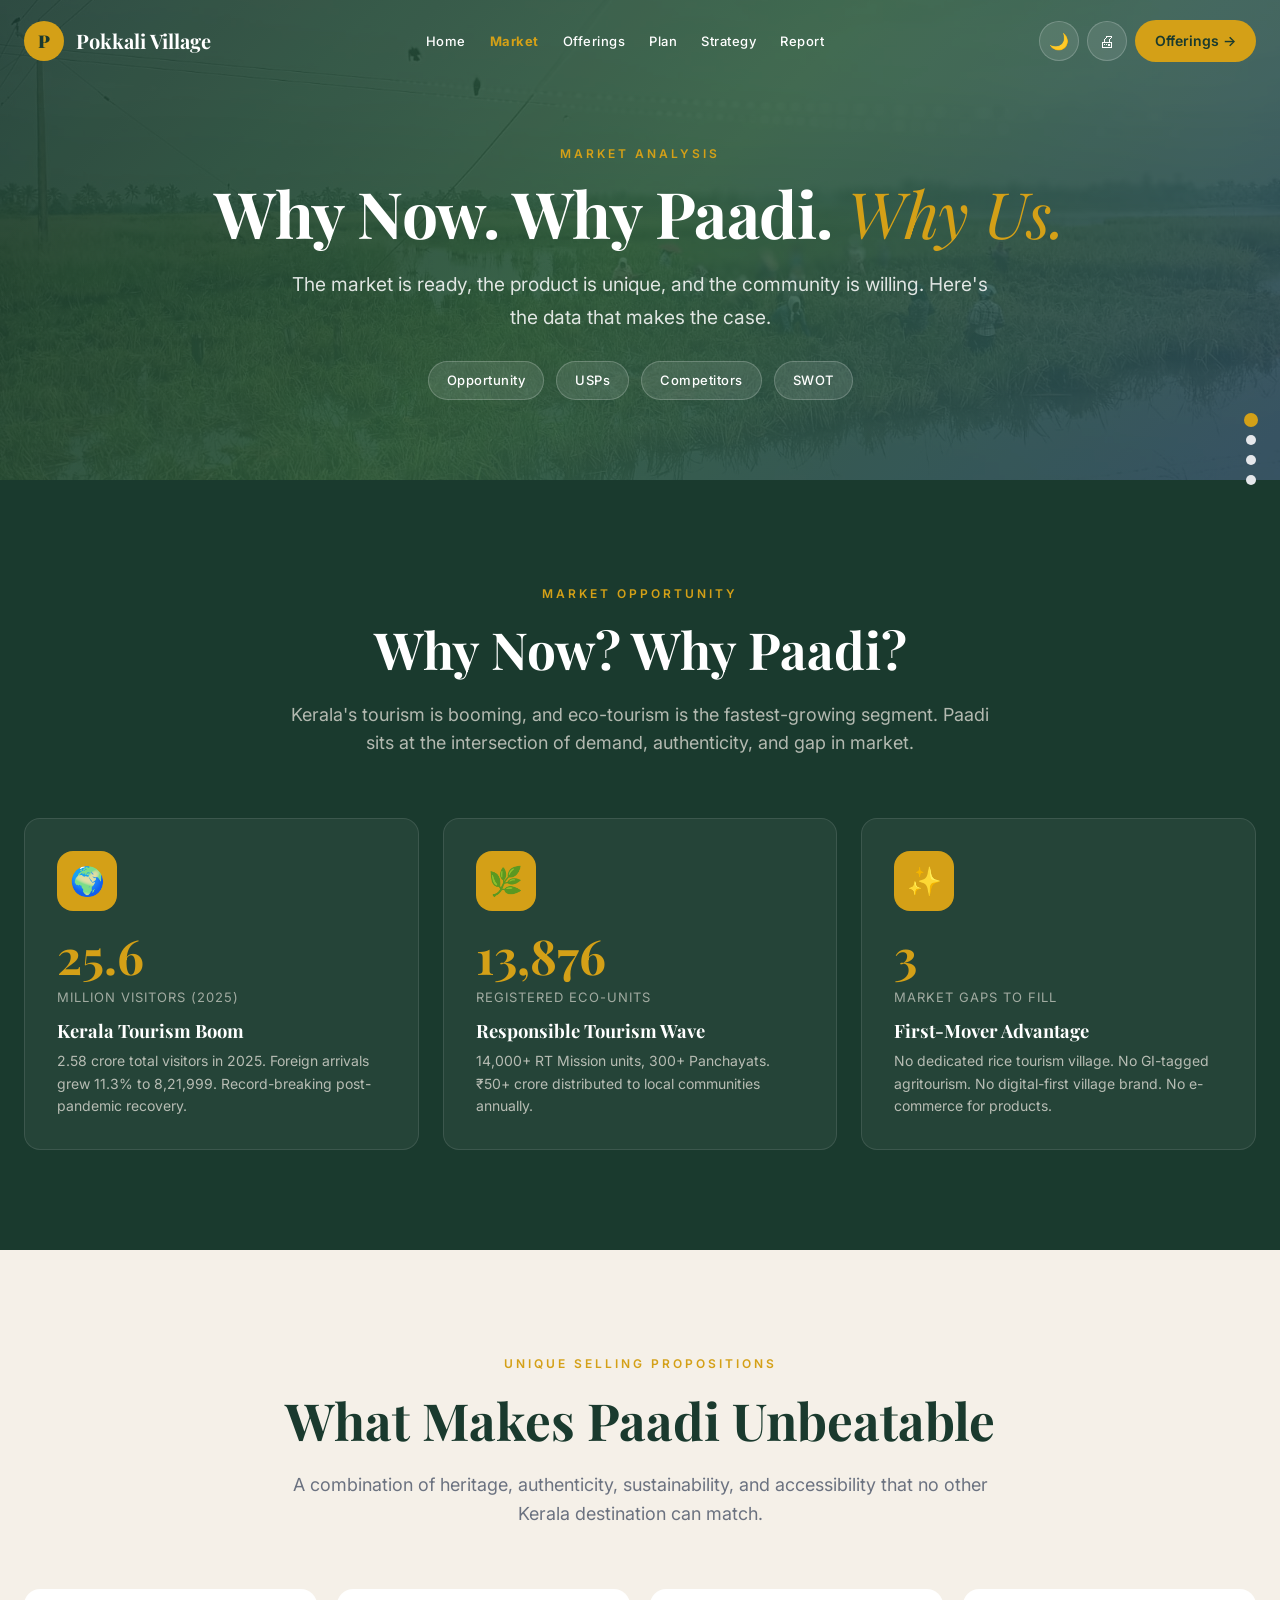
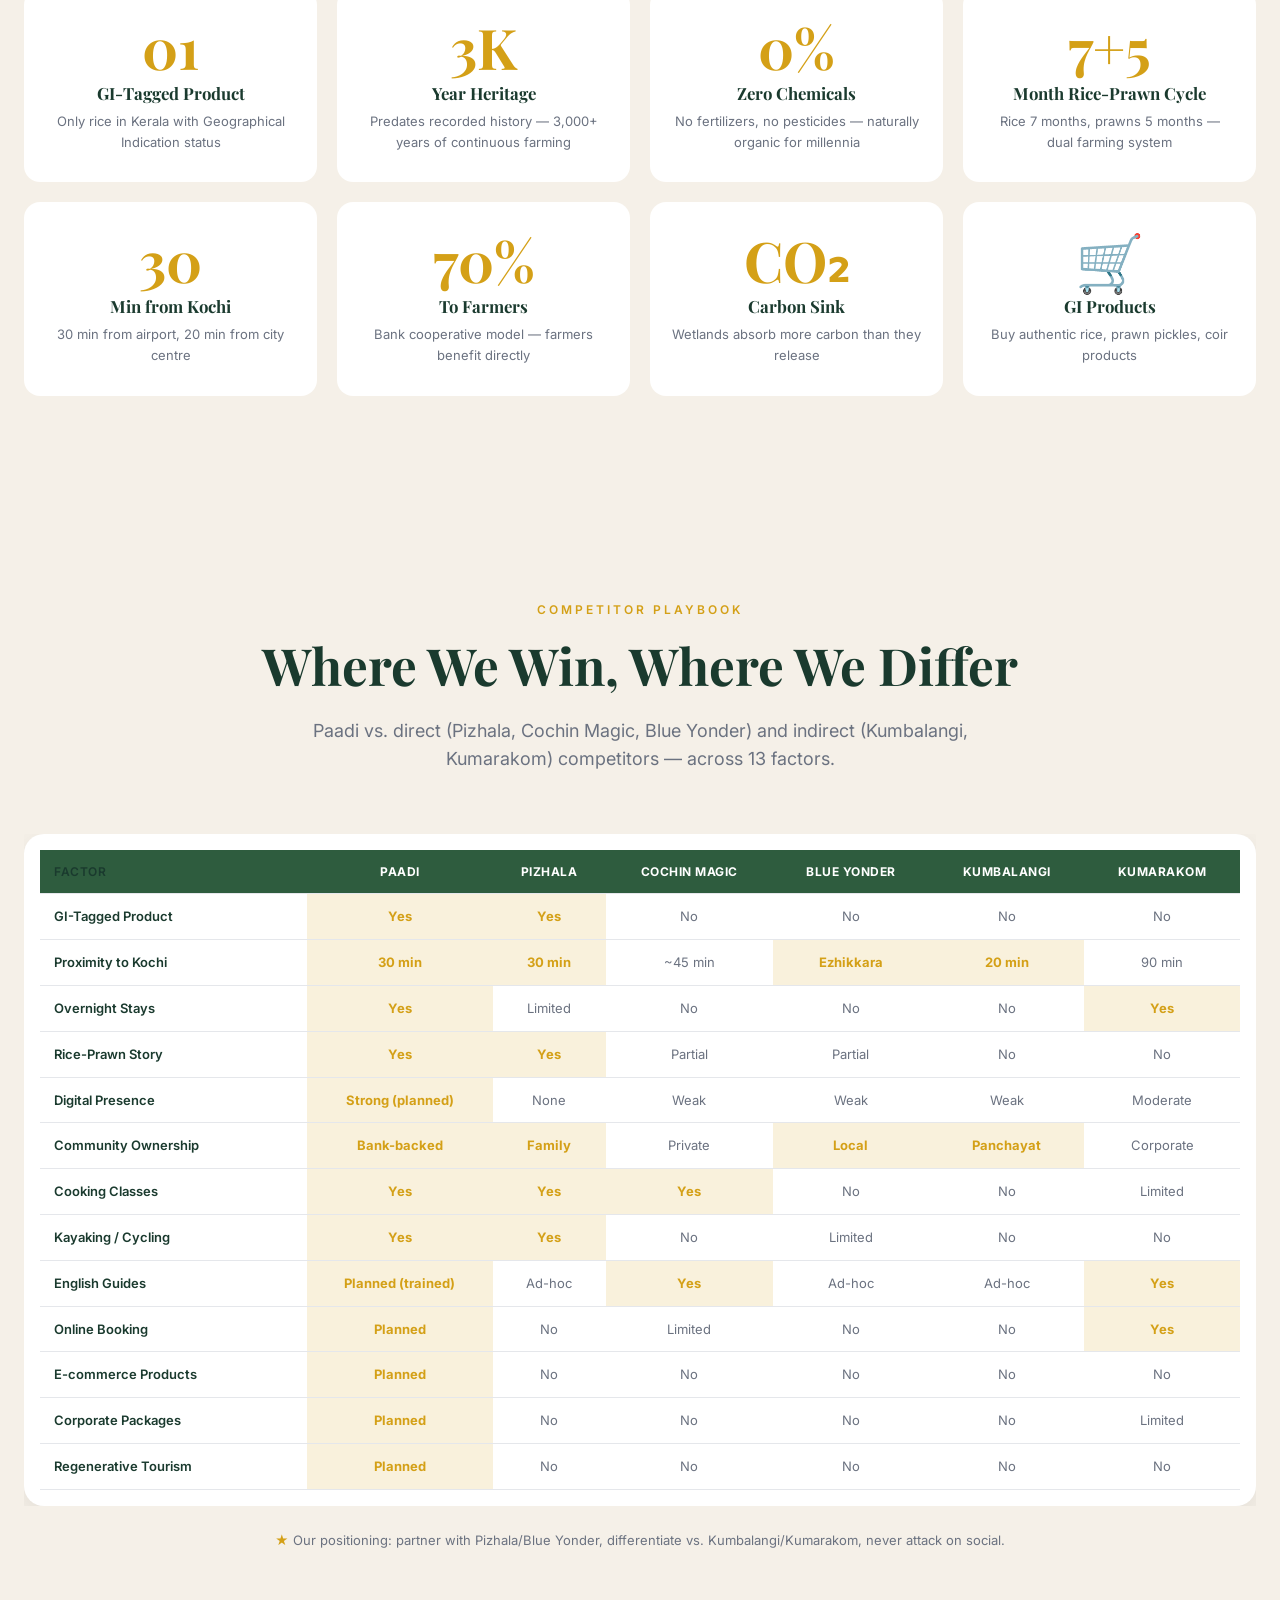
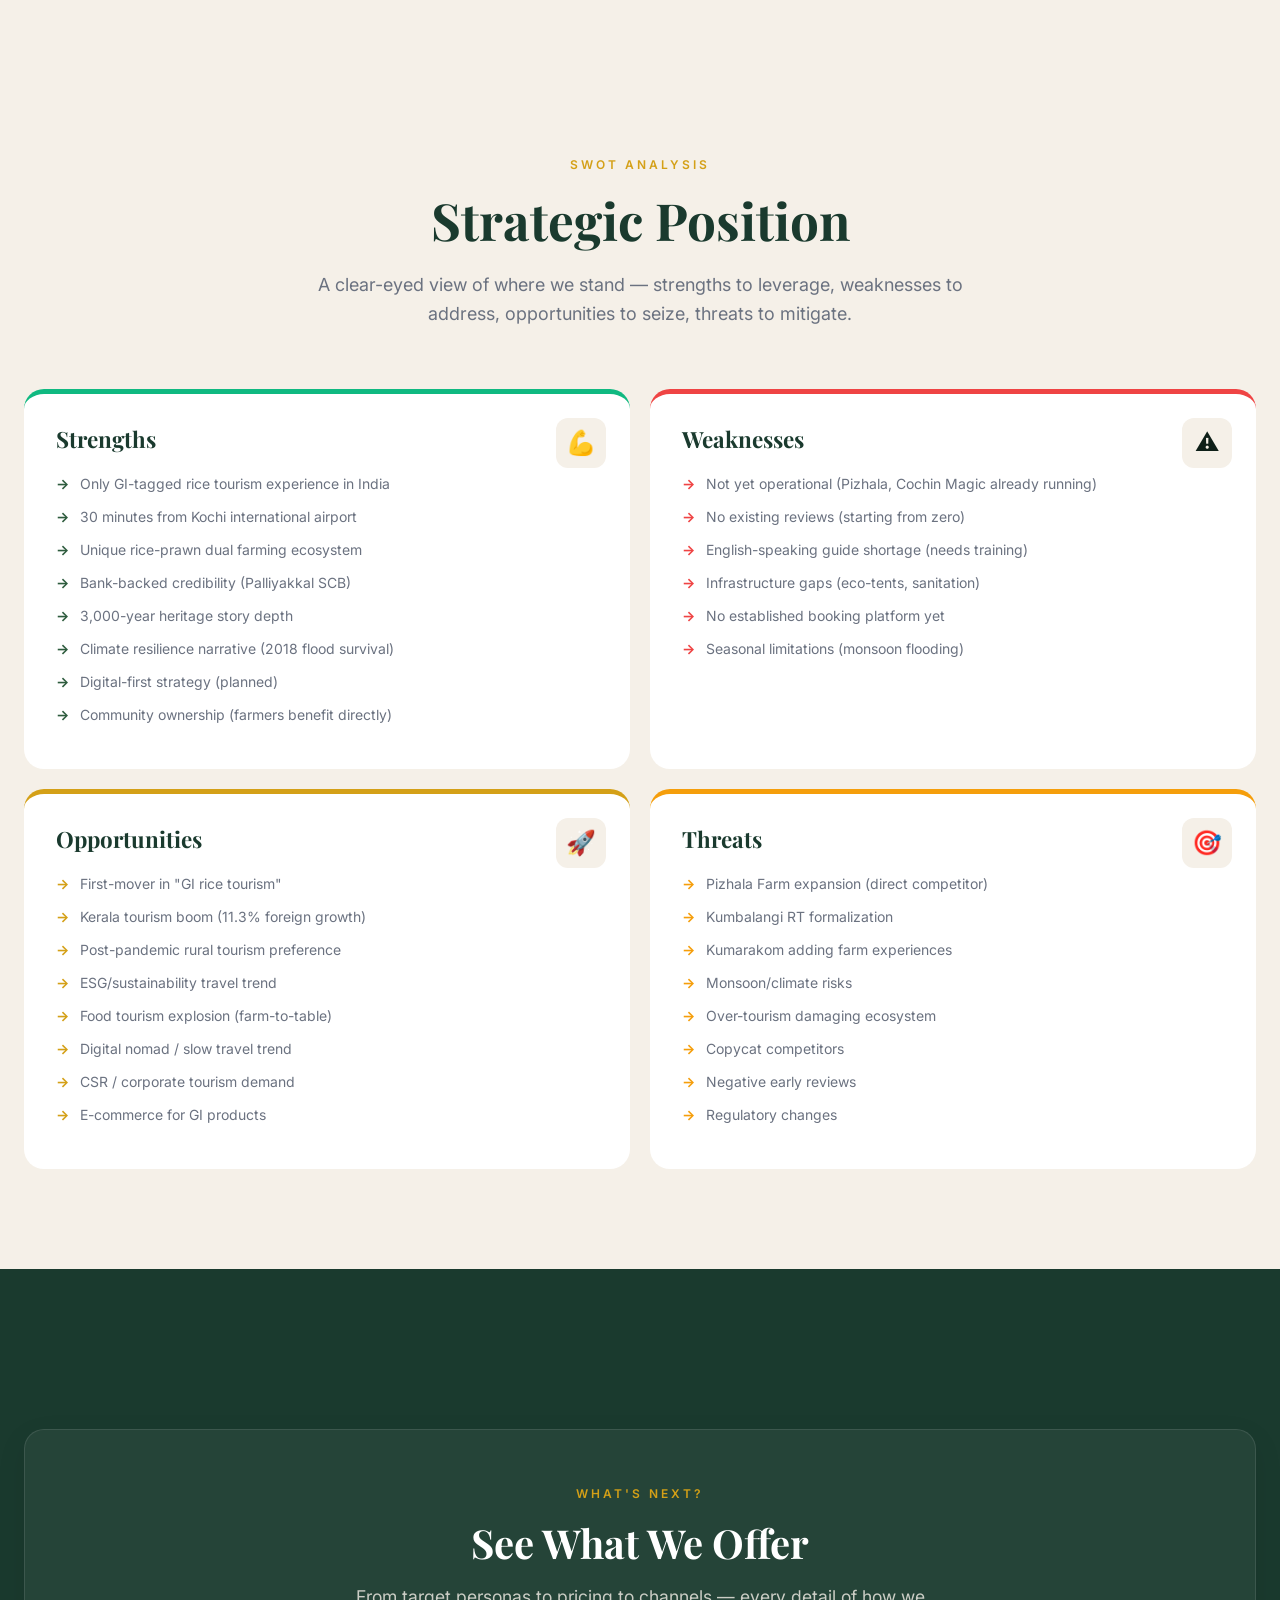
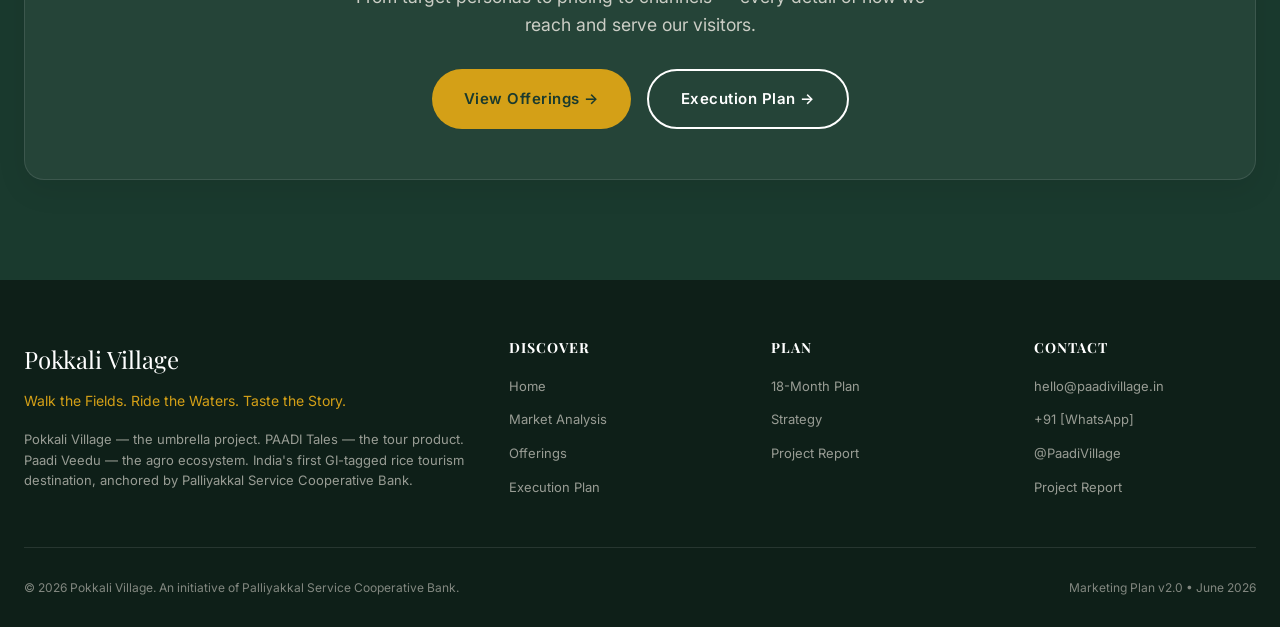
==== market.html @ 93b73f81 "Refactor: multipage site structure with 5 pages + report - index.html: Landing page (Hero + Summary " ====
<!DOCTYPE html>
<html lang="en">
<head>
<meta charset="UTF-8" />
<meta name="viewport" content="width=device-width, initial-scale=1.0" />
<title>Market Analysis — Pokkali Village</title>
<meta name="description" content="Market opportunity, USPs, competitor analysis, and SWOT for Pokkali Village — Kerala's first GI-tagged rice tourism destination." />
<link rel="preconnect" href="https://fonts.googleapis.com" />
<link rel="preconnect" href="https://fonts.gstatic.com" crossorigin />
<link href="https://fonts.googleapis.com/css2?family=Playfair+Display:wght@400;600;700;900&family=Inter:wght@300;400;500;600;700&display=swap" rel="stylesheet" />
<link rel="stylesheet" href="styles.css" />
</head>
<body>

<div class="progress-rail" id="progress-rail"></div>

<nav class="nav scrolled" id="nav">
  <div class="container nav-inner">
    <a href="index.html" class="nav-logo">
      <div class="nav-logo-mark">P</div>
      <span>Pokkali Village</span>
    </a>
    <ul class="nav-links">
      <li><a href="index.html">Home</a></li>
      <li><a href="market.html" class="nav-active">Market</a></li>
      <li><a href="offerings.html">Offerings</a></li>
      <li><a href="plan.html">Plan</a></li>
      <li><a href="strategy.html">Strategy</a></li>
      <li><a href="report.html">Report</a></li>
    </ul>
    <div class="nav-tools">
      <button class="icon-btn" id="theme-toggle" title="Toggle theme">🌙</button>
      <button class="icon-btn no-print" id="print-btn" title="Print / Save as PDF">🖨</button>
      <a href="offerings.html" class="nav-cta">Offerings →</a>
      <button class="mobile-toggle">☰</button>
    </div>
  </div>
</nav>

<!-- PAGE HERO -->
<section class="page-hero" data-section-label="Top">
  <div class="container">
    <span class="eyebrow" style="color: var(--gold);">Market Analysis</span>
    <h1>Why Now. Why Paadi. <em>Why Us.</em></h1>
    <p>The market is ready, the product is unique, and the community is willing. Here's the data that makes the case.</p>
    <div class="page-nav">
      <a href="#opportunity">Opportunity</a>
      <a href="#usps">USPs</a>
      <a href="#competitors">Competitors</a>
      <a href="#swot">SWOT</a>
    </div>
  </div>
</section>

<!-- MARKET OPPORTUNITY -->
<section class="section bg-dark" id="opportunity" data-section-label="Opportunity">
  <div class="container">
    <div class="text-center">
      <span class="eyebrow">Market Opportunity</span>
      <h2 class="section-title">Why Now? Why Paadi?</h2>
      <p class="section-subtitle">Kerala's tourism is booming, and eco-tourism is the fastest-growing segment. Paadi sits at the intersection of demand, authenticity, and gap in market.</p>
    </div>
    <div class="opp-grid">
      <div class="opp-card fade-in">
        <div class="opp-icon">🌍</div>
        <div class="opp-num" data-count="25.8">0</div>
        <div class="opp-label">Million Visitors (2025)</div>
        <h3>Kerala Tourism Boom</h3>
        <p>2.58 crore total visitors in 2025. Foreign arrivals grew 11.3% to 8,21,999. Record-breaking post-pandemic recovery.</p>
      </div>
      <div class="opp-card fade-in">
        <div class="opp-icon">🌿</div>
        <div class="opp-num" data-count="14000">0</div>
        <div class="opp-label">Registered Eco-Units</div>
        <h3>Responsible Tourism Wave</h3>
        <p>14,000+ RT Mission units, 300+ Panchayats. ₹50+ crore distributed to local communities annually.</p>
      </div>
      <div class="opp-card fade-in">
        <div class="opp-icon">✨</div>
        <div class="opp-num" data-count="4">0</div>
        <div class="opp-label">Market Gaps to Fill</div>
        <h3>First-Mover Advantage</h3>
        <p>No dedicated rice tourism village. No GI-tagged agritourism. No digital-first village brand. No e-commerce for products.</p>
      </div>
    </div>
  </div>
</section>

<!-- USPs -->
<section class="section" id="usps" data-section-label="USPs">
  <div class="container">
    <div class="text-center">
      <span class="eyebrow">Unique Selling Propositions</span>
      <h2 class="section-title">What Makes Paadi Unbeatable</h2>
      <p class="section-subtitle">A combination of heritage, authenticity, sustainability, and accessibility that no other Kerala destination can match.</p>
    </div>
    <div class="usp-grid">
      <div class="usp-card fade-in"><div class="usp-num">01</div><h4>GI-Tagged Product</h4><p>Only rice in Kerala with Geographical Indication status</p></div>
      <div class="usp-card fade-in"><div class="usp-num">3K</div><h4>Year Heritage</h4><p>Predates recorded history — 3,000+ years of continuous farming</p></div>
      <div class="usp-card fade-in"><div class="usp-num">0%</div><h4>Zero Chemicals</h4><p>No fertilizers, no pesticides — naturally organic for millennia</p></div>
      <div class="usp-card fade-in"><div class="usp-num">7+5</div><h4>Month Rice-Prawn Cycle</h4><p>Rice 7 months, prawns 5 months — dual farming system</p></div>
      <div class="usp-card fade-in"><div class="usp-num">30</div><h4>Min from Kochi</h4><p>30 min from airport, 20 min from city centre</p></div>
      <div class="usp-card fade-in"><div class="usp-num">70%</div><h4>To Farmers</h4><p>Bank cooperative model — farmers benefit directly</p></div>
      <div class="usp-card fade-in"><div class="usp-num">CO₂</div><h4>Carbon Sink</h4><p>Wetlands absorb more carbon than they release</p></div>
      <div class="usp-card fade-in"><div class="usp-num">🛒</div><h4>GI Products</h4><p>Buy authentic rice, prawn pickles, coir products</p></div>
    </div>
  </div>
</section>

<!-- COMPETITOR MATRIX -->
<section class="section bg-cream" id="competitors" data-section-label="Competitors">
  <div class="container">
    <div class="text-center">
      <span class="eyebrow">Competitor Playbook</span>
      <h2 class="section-title">Where We Win, Where We Differ</h2>
      <p class="section-subtitle">Paadi vs. direct (Pizhala, Cochin Magic, Blue Yonder) and indirect (Kumbalangi, Kumarakom) competitors — across 13 factors.</p>
    </div>
    <div class="matrix-wrap">
      <div class="matrix-table fade-in">
        <table>
          <thead>
            <tr>
              <th>Factor</th>
              <th>Paadi</th>
              <th>Pizhala</th>
              <th>Cochin Magic</th>
              <th>Blue Yonder</th>
              <th>Kumbalangi</th>
              <th>Kumarakom</th>
            </tr>
          </thead>
          <tbody>
            <tr><td>GI-Tagged Product</td><td class="matrix-cell us">Yes</td><td class="matrix-cell us">Yes</td><td class="matrix-cell them">No</td><td class="matrix-cell them">No</td><td class="matrix-cell them">No</td><td class="matrix-cell them">No</td></tr>
            <tr><td>Proximity to Kochi</td><td class="matrix-cell us">30 min</td><td class="matrix-cell us">30 min</td><td class="matrix-cell them">~45 min</td><td class="matrix-cell us">Ezhikkara</td><td class="matrix-cell us">20 min</td><td class="matrix-cell them">90 min</td></tr>
            <tr><td>Overnight Stays</td><td class="matrix-cell us">Yes</td><td class="matrix-cell them">Limited</td><td class="matrix-cell them">No</td><td class="matrix-cell them">No</td><td class="matrix-cell them">No</td><td class="matrix-cell us">Yes</td></tr>
            <tr><td>Rice-Prawn Story</td><td class="matrix-cell us">Yes</td><td class="matrix-cell us">Yes</td><td class="matrix-cell them">Partial</td><td class="matrix-cell them">Partial</td><td class="matrix-cell them">No</td><td class="matrix-cell them">No</td></tr>
            <tr><td>Digital Presence</td><td class="matrix-cell us">Strong (planned)</td><td class="matrix-cell them">None</td><td class="matrix-cell them">Weak</td><td class="matrix-cell them">Weak</td><td class="matrix-cell them">Weak</td><td class="matrix-cell them">Moderate</td></tr>
            <tr><td>Community Ownership</td><td class="matrix-cell us">Bank-backed</td><td class="matrix-cell us">Family</td><td class="matrix-cell them">Private</td><td class="matrix-cell us">Local</td><td class="matrix-cell us">Panchayat</td><td class="matrix-cell them">Corporate</td></tr>
            <tr><td>Cooking Classes</td><td class="matrix-cell us">Yes</td><td class="matrix-cell us">Yes</td><td class="matrix-cell us">Yes</td><td class="matrix-cell them">No</td><td class="matrix-cell them">No</td><td class="matrix-cell them">Limited</td></tr>
            <tr><td>Kayaking / Cycling</td><td class="matrix-cell us">Yes</td><td class="matrix-cell us">Yes</td><td class="matrix-cell them">No</td><td class="matrix-cell them">Limited</td><td class="matrix-cell them">No</td><td class="matrix-cell them">No</td></tr>
            <tr><td>English Guides</td><td class="matrix-cell us">Planned (trained)</td><td class="matrix-cell them">Ad-hoc</td><td class="matrix-cell us">Yes</td><td class="matrix-cell them">Ad-hoc</td><td class="matrix-cell them">Ad-hoc</td><td class="matrix-cell us">Yes</td></tr>
            <tr><td>Online Booking</td><td class="matrix-cell us">Planned</td><td class="matrix-cell them">No</td><td class="matrix-cell them">Limited</td><td class="matrix-cell them">No</td><td class="matrix-cell them">No</td><td class="matrix-cell us">Yes</td></tr>
            <tr><td>E-commerce Products</td><td class="matrix-cell us">Planned</td><td class="matrix-cell them">No</td><td class="matrix-cell them">No</td><td class="matrix-cell them">No</td><td class="matrix-cell them">No</td><td class="matrix-cell them">No</td></tr>
            <tr><td>Corporate Packages</td><td class="matrix-cell us">Planned</td><td class="matrix-cell them">No</td><td class="matrix-cell them">No</td><td class="matrix-cell them">No</td><td class="matrix-cell them">No</td><td class="matrix-cell them">Limited</td></tr>
            <tr><td>Regenerative Tourism</td><td class="matrix-cell us">Planned</td><td class="matrix-cell them">No</td><td class="matrix-cell them">No</td><td class="matrix-cell them">No</td><td class="matrix-cell them">No</td><td class="matrix-cell them">No</td></tr>
          </tbody>
        </table>
      </div>
    </div>
    <p class="text-center" style="margin-top: 24px; color: var(--gray); font-size: 13px;">
      <span class="gold">★</span> Our positioning: partner with Pizhala/Blue Yonder, differentiate vs. Kumbalangi/Kumarakom, never attack on social.
    </p>
  </div>
</section>

<!-- SWOT -->
<section class="section" id="swot" data-section-label="SWOT">
  <div class="container">
    <div class="text-center">
      <span class="eyebrow">SWOT Analysis</span>
      <h2 class="section-title">Strategic Position</h2>
      <p class="section-subtitle">A clear-eyed view of where we stand — strengths to leverage, weaknesses to address, opportunities to seize, threats to mitigate.</p>
    </div>
    <div class="swot-grid">
      <div class="swot-card strengths scale-in">
        <div class="swot-icon">💪</div>
        <h3>Strengths</h3>
        <ul class="swot-list strengths">
          <li>Only GI-tagged rice tourism experience in India</li>
          <li>30 minutes from Kochi international airport</li>
          <li>Unique rice-prawn dual farming ecosystem</li>
          <li>Bank-backed credibility (Palliyakkal SCB)</li>
          <li>3,000-year heritage story depth</li>
          <li>Climate resilience narrative (2018 flood survival)</li>
          <li>Digital-first strategy (planned)</li>
          <li>Community ownership (farmers benefit directly)</li>
        </ul>
      </div>
      <div class="swot-card weaknesses scale-in">
        <div class="swot-icon">⚠️</div>
        <h3>Weaknesses</h3>
        <ul class="swot-list weaknesses">
          <li>Not yet operational (Pizhala, Cochin Magic already running)</li>
          <li>No existing reviews (starting from zero)</li>
          <li>English-speaking guide shortage (needs training)</li>
          <li>Infrastructure gaps (eco-tents, sanitation)</li>
          <li>No established booking platform yet</li>
          <li>Seasonal limitations (monsoon flooding)</li>
        </ul>
      </div>
      <div class="swot-card opportunities scale-in">
        <div class="swot-icon">🚀</div>
        <h3>Opportunities</h3>
        <ul class="swot-list opportunities">
          <li>First-mover in "GI rice tourism"</li>
          <li>Kerala tourism boom (11.3% foreign growth)</li>
          <li>Post-pandemic rural tourism preference</li>
          <li>ESG/sustainability travel trend</li>
          <li>Food tourism explosion (farm-to-table)</li>
          <li>Digital nomad / slow travel trend</li>
          <li>CSR / corporate tourism demand</li>
          <li>E-commerce for GI products</li>
        </ul>
      </div>
      <div class="swot-card threats scale-in">
        <div class="swot-icon">🎯</div>
        <h3>Threats</h3>
        <ul class="swot-list threats">
          <li>Pizhala Farm expansion (direct competitor)</li>
          <li>Kumbalangi RT formalization</li>
          <li>Kumarakom adding farm experiences</li>
          <li>Monsoon/climate risks</li>
          <li>Over-tourism damaging ecosystem</li>
          <li>Copycat competitors</li>
          <li>Negative early reviews</li>
          <li>Regulatory changes</li>
        </ul>
      </div>
    </div>
  </div>
</section>

<!-- CTA -->
<section class="section bg-dark" data-section-label="Next">
  <div class="container">
    <div class="next-steps" style="background: rgba(255,255,255,0.05); border: 1px solid rgba(255,255,255,0.1);">
      <span class="eyebrow" style="color: var(--gold);">What's Next?</span>
      <h2 style="color: var(--white);">See What We Offer</h2>
      <p style="color: rgba(245,240,232,0.8);">From target personas to pricing to channels — every detail of how we reach and serve our visitors.</p>
      <div class="hero-cta-group">
        <a href="offerings.html" class="btn btn-primary">View Offerings →</a>
        <a href="plan.html" class="btn btn-outline">Execution Plan →</a>
      </div>
    </div>
  </div>
</section>

<!-- FOOTER -->
<footer class="footer">
  <div class="container">
    <div class="footer-grid">
      <div>
        <div class="footer-brand">Pokkali Village</div>
        <div class="footer-tag">Walk the Fields. Ride the Waters. Taste the Story.</div>
        <p class="footer-desc">Pokkali Village — the umbrella project. PAADI Tales — the tour product. Paadi Veedu — the agro ecosystem. India's first GI-tagged rice tourism destination, anchored by Palliyakkal Service Cooperative Bank.</p>
      </div>
      <div class="footer-col">
        <h4>Discover</h4>
        <ul>
          <li><a href="index.html">Home</a></li>
          <li><a href="market.html">Market Analysis</a></li>
          <li><a href="offerings.html">Offerings</a></li>
          <li><a href="plan.html">Execution Plan</a></li>
        </ul>
      </div>
      <div class="footer-col">
        <h4>Plan</h4>
        <ul>
          <li><a href="plan.html">18-Month Plan</a></li>
          <li><a href="strategy.html">Strategy</a></li>
          <li><a href="report.html">Project Report</a></li>
        </ul>
      </div>
      <div class="footer-col">
        <h4>Contact</h4>
        <ul>
          <li><a href="#">hello@paadivillage.in</a></li>
          <li><a href="#">+91 [WhatsApp]</a></li>
          <li><a href="#">@PaadiVillage</a></li>
          <li><a href="report.html">Project Report</a></li>
        </ul>
      </div>
    </div>
    <div class="footer-bottom">
      <div>© 2026 Pokkali Village. An initiative of Palliyakkal Service Cooperative Bank.</div>
      <div>Marketing Plan v2.0 • June 2026</div>
    </div>
  </div>
</footer>

<script src="app.js"></script>
</body>
</html>
---- styles.css ----
/* ============================================
   PAADI VILLAGE — INTERACTIVE MARKETING PLAN
   v2.0 — June 2026
   Brand: Paadi Green #2E5C3E, Prawn Gold #D4A017
   ============================================ */

:root {
  --green: #2E5C3E;
  --green-dark: #1A3A2E;
  --green-light: #4A7C5A;
  --green-pale: #E8F0EA;
  --gold: #D4A017;
  --gold-light: #E8B939;
  --gold-pale: #FBF1D6;
  --cream: #F5F0E8;
  --earth: #8B5E3C;
  --earth-light: #C49A6C;
  --brackish: #2B4A5C;
  --dark: #0E1F18;
  --white: #FFFFFF;
  --gray: #6B7280;
  --gray-light: #E5E7EB;
  --gray-lighter: #F3F4F6;
  --red: #EF4444;
  --orange: #F59E0B;
  --shadow: 0 20px 60px rgba(0, 0, 0, 0.15);
  --shadow-soft: 0 10px 30px rgba(0, 0, 0, 0.08);
  --shadow-hover: 0 25px 70px rgba(0, 0, 0, 0.2);
  --radius: 16px;
  --radius-lg: 24px;
  --transition: all 0.4s cubic-bezier(0.4, 0, 0.2, 1);
}

/* Dark theme overrides */
[data-theme="dark"] {
  --cream: #0E1F18;
  --white: #1A2E26;
  --gray-lighter: #1F3530;
  --gray-light: #2A453D;
  --gray: #A0A8A4;
  --dark: #F5F0E8;
  --green-pale: #1F3530;
  --gold-pale: #3A2E14;
  --shadow: 0 20px 60px rgba(0, 0, 0, 0.5);
  --shadow-soft: 0 10px 30px rgba(0, 0, 0, 0.3);
}

* { margin: 0; padding: 0; box-sizing: border-box; }

html { scroll-behavior: smooth; scroll-padding-top: 80px; }

body {
  font-family: 'Inter', -apple-system, BlinkMacSystemFont, sans-serif;
  color: var(--dark);
  line-height: 1.6;
  background: var(--cream);
  overflow-x: hidden;
  transition: background 0.3s ease, color 0.3s ease;
}

h1, h2, h3, h4, h5 { font-family: 'Playfair Display', Georgia, serif; font-weight: 700; line-height: 1.2; }
img { max-width: 100%; display: block; }
a { color: inherit; text-decoration: none; }
button { font-family: inherit; cursor: pointer; }
ul { list-style: none; }

.container { max-width: 1280px; margin: 0 auto; padding: 0 24px; }
.section { padding: 100px 0; position: relative; }
.section-sm { padding: 60px 0; }
.text-center { text-align: center; }

.eyebrow {
  display: inline-block;
  font-family: 'Inter', sans-serif;
  font-size: 12px;
  font-weight: 600;
  letter-spacing: 3px;
  text-transform: uppercase;
  color: var(--gold);
  margin-bottom: 16px;
}

.section-title {
  font-size: clamp(2rem, 4vw, 3.5rem);
  margin-bottom: 20px;
  color: var(--green-dark);
}

[data-theme="dark"] .section-title { color: var(--white); }

.section-subtitle {
  font-size: 1.125rem;
  color: var(--gray);
  max-width: 700px;
  margin: 0 auto 60px;
  text-align: center;
}

.gold { color: var(--gold); }
.green { color: var(--green); }

/* ============================================
   NAVIGATION
   ============================================ */
.nav {
  position: fixed;
  top: 0; left: 0; right: 0;
  z-index: 1000;
  padding: 20px 0;
  transition: var(--transition);
  background: rgba(14, 31, 24, 0);
}
.nav.scrolled {
  background: rgba(14, 31, 24, 0.95);
  backdrop-filter: blur(20px);
  padding: 12px 0;
  box-shadow: 0 4px 30px rgba(0, 0, 0, 0.2);
}
.nav-inner {
  display: flex;
  justify-content: space-between;
  align-items: center;
  gap: 16px;
}
.nav-logo {
  display: flex;
  align-items: center;
  gap: 12px;
  color: var(--white);
  font-family: 'Playfair Display', serif;
  font-size: 1.25rem;
  font-weight: 700;
}
.nav-logo-mark {
  width: 40px; height: 40px;
  background: var(--gold);
  border-radius: 50%;
  display: flex;
  align-items: center;
  justify-content: center;
  color: var(--green-dark);
  font-weight: 900;
  font-size: 1.1rem;
}
.nav-links {
  display: flex;
  gap: 24px;
}
.nav-links a {
  color: var(--white);
  font-size: 13px;
  font-weight: 500;
  letter-spacing: 0.5px;
  transition: var(--transition);
  position: relative;
  white-space: nowrap;
}
.nav-links a::after {
  content: '';
  position: absolute;
  bottom: -4px; left: 0;
  width: 0; height: 2px;
  background: var(--gold);
  transition: var(--transition);
}
.nav-links a:hover::after { width: 100%; }
.nav-tools {
  display: flex;
  gap: 8px;
  align-items: center;
}
.nav-cta {
  background: var(--gold);
  color: var(--green-dark);
  padding: 10px 20px;
  border-radius: 30px;
  font-weight: 600;
  font-size: 14px;
  transition: var(--transition);
  white-space: nowrap;
}
.nav-cta:hover { background: var(--gold-light); transform: translateY(-2px); }
.icon-btn {
  background: rgba(255, 255, 255, 0.1);
  border: 1px solid rgba(255, 255, 255, 0.2);
  color: var(--white);
  width: 40px; height: 40px;
  border-radius: 50%;
  display: flex;
  align-items: center;
  justify-content: center;
  font-size: 16px;
  transition: var(--transition);
}
.icon-btn:hover { background: var(--gold); color: var(--green-dark); border-color: var(--gold); }
.mobile-toggle {
  display: none;
  background: rgba(255, 255, 255, 0.1);
  border: 1px solid rgba(255, 255, 255, 0.2);
  color: var(--white);
  width: 40px; height: 40px;
  border-radius: 8px;
  font-size: 20px;
}

/* ============================================
   HERO
   ============================================ */
.hero {
  position: relative;
  min-height: 100vh;
  display: flex;
  align-items: center;
  justify-content: center;
  overflow: hidden;
  color: var(--white);
  text-align: center;
}
.hero-bg {
  position: absolute;
  inset: 0;
  z-index: 0;
}
.hero-bg img {
  width: 100%; height: 100%;
  object-fit: cover;
  filter: brightness(0.55);
}
.hero-bg::after {
  content: '';
  position: absolute;
  inset: 0;
  background: linear-gradient(135deg, rgba(46, 92, 62, 0.6) 0%, rgba(14, 31, 24, 0.8) 100%);
}
.hero-content {
  position: relative;
  z-index: 2;
  max-width: 1000px;
  padding: 0 24px;
  animation: heroFade 1.5s ease-out;
}
@keyframes heroFade {
  from { opacity: 0; transform: translateY(30px); }
  to { opacity: 1; transform: translateY(0); }
}
.hero-eyebrow {
  display: inline-flex;
  align-items: center;
  gap: 10px;
  font-size: 13px;
  letter-spacing: 4px;
  text-transform: uppercase;
  color: var(--gold);
  margin-bottom: 24px;
  font-weight: 500;
}
.hero-eyebrow::before, .hero-eyebrow::after {
  content: '';
  width: 30px; height: 1px;
  background: var(--gold);
}
.hero h1 {
  font-size: clamp(2.5rem, 7vw, 5.5rem);
  margin-bottom: 24px;
  letter-spacing: -1px;
  text-shadow: 0 4px 20px rgba(0, 0, 0, 0.3);
}
.hero h1 em { font-style: italic; color: var(--gold); font-weight: 400; }
.hero-sub {
  font-size: clamp(1rem, 1.8vw, 1.25rem);
  margin-bottom: 40px;
  opacity: 0.9;
  font-weight: 300;
  max-width: 700px;
  margin-left: auto;
  margin-right: auto;
}
.hero-cta-group {
  display: flex;
  gap: 16px;
  justify-content: center;
  flex-wrap: wrap;
}
.btn {
  display: inline-flex;
  align-items: center;
  gap: 8px;
  padding: 16px 32px;
  border-radius: 50px;
  font-weight: 600;
  font-size: 15px;
  letter-spacing: 0.5px;
  transition: var(--transition);
  border: none;
  cursor: pointer;
  font-family: inherit;
}
.btn-primary { background: var(--gold); color: var(--green-dark); }
.btn-primary:hover { background: var(--white); transform: translateY(-3px); box-shadow: var(--shadow); }
.btn-outline { background: transparent; color: var(--white); border: 2px solid var(--white); }
.btn-outline:hover { background: var(--white); color: var(--green-dark); }
.btn-dark { background: var(--green-dark); color: var(--white); }
.btn-dark:hover { background: var(--green); transform: translateY(-2px); }

.hero-scroll {
  position: absolute;
  bottom: 120px;
  left: 50%;
  transform: translateX(-50%);
  color: var(--white);
  font-size: 12px;
  letter-spacing: 3px;
  text-transform: uppercase;
  z-index: 2;
  opacity: 0.7;
  animation: bounce 2s infinite;
}
@keyframes bounce {
  0%, 100% { transform: translateX(-50%) translateY(0); }
  50% { transform: translateX(-50%) translateY(10px); }
}
.hero-stats {
  position: absolute;
  bottom: 0; left: 0; right: 0;
  z-index: 3;
  background: linear-gradient(to top, rgba(14, 31, 24, 0.95), rgba(14, 31, 24, 0));
  padding: 80px 0 30px;
  display: grid;
  grid-template-columns: repeat(4, 1fr);
  gap: 20px;
}
.hero-stat { text-align: center; color: var(--white); }
.hero-stat-num {
  font-family: 'Playfair Display', serif;
  font-size: 2.5rem;
  font-weight: 700;
  color: var(--gold);
  line-height: 1;
}
.hero-stat-label {
  font-size: 11px;
  letter-spacing: 2px;
  text-transform: uppercase;
  opacity: 0.8;
  margin-top: 8px;
}

/* ============================================
   PROGRESS BAR (right side)
   ============================================ */
.progress-rail {
  position: fixed;
  right: 24px;
  top: 50%;
  transform: translateY(-50%);
  z-index: 999;
  display: flex;
  flex-direction: column;
  gap: 10px;
}
.progress-dot {
  width: 10px; height: 10px;
  border-radius: 50%;
  background: var(--gray-light);
  border: 2px solid transparent;
  transition: var(--transition);
  position: relative;
  cursor: pointer;
}
.progress-dot:hover { transform: scale(1.3); }
.progress-dot.active { background: var(--gold); border-color: var(--gold); transform: scale(1.4); }
.progress-dot::after {
  content: attr(data-label);
  position: absolute;
  right: 20px;
  top: 50%;
  transform: translateY(-50%);
  background: var(--green-dark);
  color: var(--white);
  padding: 4px 10px;
  border-radius: 6px;
  font-size: 11px;
  white-space: nowrap;
  opacity: 0;
  pointer-events: none;
  transition: opacity 0.2s;
}
.progress-dot:hover::after { opacity: 1; }

/* ============================================
   GENERIC
   ============================================ */
.bg-dark { background: var(--green-dark); color: var(--cream); }
.bg-dark .section-title { color: var(--white); }
.bg-dark .section-subtitle { color: rgba(245, 240, 232, 0.7); }
.bg-cream { background: var(--cream); }

/* ============================================
   EXECUTIVE SUMMARY
   ============================================ */
.exec-grid {
  display: grid;
  grid-template-columns: 1.2fr 1fr;
  gap: 60px;
  align-items: center;
}
.exec-text p {
  font-size: 1.05rem;
  color: var(--gray);
  margin-bottom: 20px;
}
.exec-text strong { color: var(--green); font-weight: 600; }
[data-theme="dark"] .exec-text strong { color: var(--gold); }
.exec-pillars {
  display: grid;
  grid-template-columns: 1fr 1fr;
  gap: 16px;
  margin-top: 30px;
}
.exec-pillar {
  background: var(--white);
  padding: 20px;
  border-radius: 12px;
  box-shadow: var(--shadow-soft);
  border-left: 4px solid var(--gold);
}
.exec-pillar-title { font-weight: 700; color: var(--green-dark); margin-bottom: 4px; font-size: 14px; }
.exec-pillar-desc { font-size: 12px; color: var(--gray); }
[data-theme="dark"] .exec-pillar-title { color: var(--white); }
.exec-image {
  position: relative;
  border-radius: 20px;
  overflow: hidden;
  box-shadow: var(--shadow);
  aspect-ratio: 4/5;
}
.exec-image img { width: 100%; height: 100%; object-fit: cover; }
.exec-image-badge {
  position: absolute;
  bottom: 24px; left: 24px;
  background: var(--gold);
  color: var(--green-dark);
  padding: 12px 20px;
  border-radius: 30px;
  font-weight: 700;
  font-size: 14px;
  box-shadow: var(--shadow);
}

/* ============================================
   THREE PILLARS
   ============================================ */
.pillars-grid {
  display: grid;
  grid-template-columns: repeat(3, 1fr);
  gap: 24px;
  max-width: 1100px;
  margin: 0 auto;
}
.pillar-card {
  background: var(--white);
  border-radius: 20px;
  padding: 40px 32px;
  text-align: center;
  box-shadow: var(--shadow-soft);
  transition: var(--transition);
  border-top: 6px solid transparent;
  position: relative;
}
.pillar-card:hover { transform: translateY(-6px); box-shadow: var(--shadow); }
.pillar-card.pillar-green { border-top-color: var(--green); }
.pillar-card.pillar-gold { border-top-color: var(--gold); }
.pillar-card.pillar-earth { border-top-color: var(--earth); }
.pillar-icon {
  width: 80px; height: 80px;
  border-radius: 50%;
  display: flex;
  align-items: center;
  justify-content: center;
  font-size: 36px;
  margin: 0 auto 20px;
  color: var(--white);
}
.pillar-card.pillar-green .pillar-icon { background: var(--green); }
.pillar-card.pillar-gold .pillar-icon { background: var(--gold); }
.pillar-card.pillar-earth .pillar-icon { background: var(--earth); }
.pillar-card h3 { font-size: 1.5rem; margin-bottom: 6px; color: var(--green-dark); }
[data-theme="dark"] .pillar-card h3 { color: var(--white); }
.pillar-role {
  display: inline-block;
  font-family: 'Inter', sans-serif;
  font-size: 11px;
  font-weight: 700;
  letter-spacing: 2px;
  text-transform: uppercase;
  color: var(--gold);
  margin-bottom: 16px;
}
.pillar-card p { font-size: 14px; color: var(--gray); line-height: 1.6; }

@media (max-width: 1024px) {
  .pillars-grid { grid-template-columns: 1fr; }
}

/* ============================================
   MARKET OPPORTUNITY
   ============================================ */
.opp-grid {
  display: grid;
  grid-template-columns: repeat(3, 1fr);
  gap: 24px;
}
.opp-card {
  background: rgba(255, 255, 255, 0.05);
  border: 1px solid rgba(255, 255, 255, 0.1);
  border-radius: 16px;
  padding: 32px;
  transition: var(--transition);
}
.opp-card:hover {
  background: rgba(255, 255, 255, 0.08);
  transform: translateY(-4px);
  border-color: var(--gold);
}
.opp-icon {
  width: 60px; height: 60px;
  background: var(--gold);
  border-radius: 16px;
  display: flex;
  align-items: center;
  justify-content: center;
  font-size: 28px;
  margin-bottom: 20px;
  color: var(--green-dark);
}
.opp-num {
  font-family: 'Playfair Display', serif;
  font-size: 3rem;
  font-weight: 700;
  color: var(--gold);
  line-height: 1;
  margin-bottom: 8px;
}
.opp-label {
  font-size: 13px;
  letter-spacing: 1px;
  text-transform: uppercase;
  color: rgba(245, 240, 232, 0.6);
  margin-bottom: 12px;
}
.opp-card h3 { font-size: 1.15rem; margin-bottom: 8px; color: var(--white); }
.opp-card p { font-size: 14px; color: rgba(245, 240, 232, 0.7); }

/* ============================================
   PERSONAS (with tabs)
   ============================================ */
.persona-tabs {
  display: flex;
  gap: 8px;
  justify-content: center;
  flex-wrap: wrap;
  margin-bottom: 40px;
}
.persona-tab {
  background: var(--white);
  color: var(--green-dark);
  border: 2px solid var(--gray-light);
  padding: 10px 20px;
  border-radius: 30px;
  font-weight: 600;
  font-size: 13px;
  transition: var(--transition);
}
.persona-tab:hover { border-color: var(--gold); }
.persona-tab.active { background: var(--gold); border-color: var(--gold); color: var(--green-dark); }
[data-theme="dark"] .persona-tab { background: var(--white); }

.persona-grid {
  display: grid;
  grid-template-columns: repeat(auto-fit, minmax(300px, 1fr));
  gap: 24px;
}
.persona {
  background: var(--white);
  border-radius: 20px;
  padding: 32px;
  box-shadow: var(--shadow-soft);
  transition: var(--transition);
  position: relative;
  overflow: hidden;
  border-top: 4px solid transparent;
}
.persona:hover { transform: translateY(-8px); box-shadow: var(--shadow); border-top-color: var(--gold); }
.persona-tag {
  display: inline-block;
  padding: 4px 12px;
  background: var(--cream);
  color: var(--green);
  border-radius: 20px;
  font-size: 11px;
  font-weight: 600;
  letter-spacing: 1px;
  text-transform: uppercase;
  margin-bottom: 16px;
}
.persona-avatar {
  width: 70px; height: 70px;
  border-radius: 50%;
  background: linear-gradient(135deg, var(--green) 0%, var(--green-light) 100%);
  display: flex;
  align-items: center;
  justify-content: center;
  font-size: 32px;
  color: var(--white);
  margin-bottom: 16px;
}
.persona h3 { font-size: 1.5rem; margin-bottom: 8px; color: var(--green-dark); }
[data-theme="dark"] .persona h3 { color: var(--white); }
.persona-meta {
  font-size: 13px;
  color: var(--gray);
  margin-bottom: 20px;
  padding-bottom: 20px;
  border-bottom: 1px solid var(--gray-light);
}
.persona-detail { margin-bottom: 14px; font-size: 14px; }
.persona-detail strong {
  color: var(--green-dark);
  display: block;
  font-size: 11px;
  letter-spacing: 1.5px;
  text-transform: uppercase;
  margin-bottom: 4px;
  font-weight: 600;
}
[data-theme="dark"] .persona-detail strong { color: var(--white); }
.persona-msg {
  margin-top: 20px;
  padding: 16px;
  background: var(--cream);
  border-radius: 12px;
  font-style: italic;
  font-size: 14px;
  color: var(--green-dark);
  position: relative;
}
[data-theme="dark"] .persona-msg { color: var(--white); background: var(--green-pale); }
.persona-msg::before {
  content: '"';
  font-size: 40px;
  position: absolute;
  top: -10px; left: 8px;
  color: var(--gold);
  font-family: serif;
  line-height: 1;
}

/* ============================================
   USP SECTION
   ============================================ */
.usp-grid {
  display: grid;
  grid-template-columns: repeat(4, 1fr);
  gap: 20px;
}
.usp-card {
  background: var(--white);
  border-radius: 16px;
  padding: 28px 20px;
  text-align: center;
  transition: var(--transition);
  border: 2px solid transparent;
}
.usp-card:hover { border-color: var(--gold); transform: translateY(-5px); box-shadow: var(--shadow-soft); }
.usp-num {
  font-family: 'Playfair Display', serif;
  font-size: 3.5rem;
  font-weight: 700;
  color: var(--gold);
  line-height: 1;
  margin-bottom: 8px;
}
.usp-card h4 { font-size: 1.05rem; color: var(--green-dark); margin-bottom: 8px; }
.usp-card p { font-size: 13px; color: var(--gray); }
[data-theme="dark"] .usp-card h4 { color: var(--white); }

/* ============================================
   SWOT
   ============================================ */
.swot-grid {
  display: grid;
  grid-template-columns: 1fr 1fr;
  gap: 20px;
}
.swot-card {
  background: var(--white);
  border-radius: 20px;
  padding: 32px;
  position: relative;
  overflow: hidden;
  transition: var(--transition);
}
.swot-card:hover { transform: translateY(-5px); box-shadow: var(--shadow-soft); }
.swot-card.strengths { border-top: 5px solid #10B981; }
.swot-card.weaknesses { border-top: 5px solid #EF4444; }
.swot-card.opportunities { border-top: 5px solid var(--gold); }
.swot-card.threats { border-top: 5px solid var(--orange); }
.swot-icon {
  position: absolute;
  top: 24px; right: 24px;
  width: 50px; height: 50px;
  background: var(--cream);
  border-radius: 12px;
  display: flex;
  align-items: center;
  justify-content: center;
  font-size: 24px;
}
.swot-card h3 {
  font-size: 1.4rem;
  margin-bottom: 20px;
  color: var(--green-dark);
  padding-right: 60px;
}
[data-theme="dark"] .swot-card h3 { color: var(--white); }
.swot-list li {
  position: relative;
  padding-left: 24px;
  margin-bottom: 12px;
  font-size: 14px;
  line-height: 1.5;
  color: var(--gray);
}
.swot-list li::before {
  content: '→';
  position: absolute;
  left: 0; top: 0;
  color: var(--green);
  font-weight: 700;
}
.swot-list.weaknesses li::before { color: var(--red); }
.swot-list.opportunities li::before { color: var(--gold); }
.swot-list.threats li::before { color: var(--orange); }

/* ============================================
   TIMELINE (with phase filter)
   ============================================ */
.phase-filter {
  display: flex;
  gap: 8px;
  justify-content: center;
  flex-wrap: wrap;
  margin-bottom: 50px;
}
.phase-btn {
  background: rgba(255, 255, 255, 0.08);
  color: var(--white);
  border: 2px solid rgba(255, 255, 255, 0.15);
  padding: 10px 18px;
  border-radius: 30px;
  font-weight: 600;
  font-size: 13px;
  transition: var(--transition);
}
.phase-btn:hover { background: rgba(255, 255, 255, 0.15); border-color: var(--gold); }
.phase-btn.active { background: var(--gold); color: var(--green-dark); border-color: var(--gold); }
.phase-btn[data-phase="all"] { background: var(--white); color: var(--green-dark); border-color: var(--white); }

.timeline { position: relative; max-width: 1100px; margin: 0 auto; }
.timeline::before {
  content: '';
  position: absolute;
  left: 50%;
  top: 0; bottom: 0;
  width: 3px;
  background: linear-gradient(to bottom, var(--green) 0%, var(--gold) 100%);
  transform: translateX(-50%);
  border-radius: 3px;
}
.timeline-item {
  display: grid;
  grid-template-columns: 1fr auto 1fr;
  gap: 30px;
  align-items: center;
  margin-bottom: 60px;
  position: relative;
}
.timeline-marker {
  width: 60px; height: 60px;
  background: var(--white);
  border: 4px solid var(--green);
  border-radius: 50%;
  display: flex;
  align-items: center;
  justify-content: center;
  font-family: 'Playfair Display', serif;
  font-weight: 700;
  font-size: 1.2rem;
  color: var(--green);
  z-index: 2;
  box-shadow: 0 0 0 8px var(--green-dark);
}
.timeline-card {
  background: var(--white);
  border-radius: 20px;
  padding: 28px;
  box-shadow: var(--shadow-soft);
  transition: var(--transition);
}
.timeline-card:hover { transform: translateY(-4px); box-shadow: var(--shadow); }
.timeline-card.left { grid-column: 1; text-align: right; }
.timeline-card.right { grid-column: 3; }
.timeline-phase {
  display: inline-block;
  padding: 4px 12px;
  background: var(--gold);
  color: var(--green-dark);
  border-radius: 20px;
  font-size: 11px;
  font-weight: 700;
  letter-spacing: 1.5px;
  text-transform: uppercase;
  margin-bottom: 12px;
}
.timeline-card h3 { font-size: 1.4rem; margin-bottom: 8px; color: var(--green-dark); }
[data-theme="dark"] .timeline-card h3 { color: var(--white); }
.timeline-theme { font-style: italic; color: var(--gold); margin-bottom: 16px; font-size: 14px; }
.timeline-activities li {
  position: relative;
  padding-left: 24px;
  margin-bottom: 8px;
  font-size: 14px;
  color: var(--gray);
}
.timeline-card.left .timeline-activities li { padding-left: 0; padding-right: 24px; }
.timeline-card.left .timeline-activities li::before { left: auto; right: 0; content: '✓'; }
.timeline-activities li::before {
  content: '✓';
  position: absolute;
  left: 0; top: 0;
  color: var(--green);
  font-weight: 700;
}
.timeline-target {
  margin-top: 16px;
  padding: 12px 16px;
  background: var(--cream);
  border-radius: 10px;
  font-size: 13px;
  color: var(--green-dark);
}
[data-theme="dark"] .timeline-target { color: var(--white); background: var(--green-pale); }
.timeline-target strong { color: var(--gold); }
.timeline-item.hidden { display: none; }

/* ============================================
   CHANNELS
   ============================================ */
.channels-grid {
  display: grid;
  grid-template-columns: repeat(4, 1fr);
  gap: 16px;
}
.channel {
  background: var(--white);
  border-radius: 16px;
  padding: 24px;
  text-align: center;
  border-bottom: 4px solid var(--green);
  transition: var(--transition);
}
.channel:hover { transform: translateY(-4px); border-bottom-color: var(--gold); }
.channel-icon { font-size: 32px; margin-bottom: 12px; }
.channel h4 { font-size: 1rem; margin-bottom: 8px; color: var(--green-dark); }
[data-theme="dark"] .channel h4 { color: var(--white); }
.channel p { font-size: 12px; color: var(--gray); }

/* ============================================
   PRICING (new section)
   ============================================ */
.pricing-toggle {
  display: flex;
  justify-content: center;
  gap: 8px;
  margin-bottom: 40px;
}
.pricing-toggle button {
  background: var(--white);
  color: var(--green-dark);
  border: 2px solid var(--gray-light);
  padding: 8px 20px;
  border-radius: 30px;
  font-weight: 600;
  font-size: 13px;
  transition: var(--transition);
}
.pricing-toggle button.active { background: var(--gold); border-color: var(--gold); }

.pricing-grid {
  display: grid;
  grid-template-columns: repeat(auto-fit, minmax(240px, 1fr));
  gap: 20px;
  margin-bottom: 40px;
}
.pricing-card {
  background: var(--white);
  border-radius: 20px;
  padding: 32px 24px;
  transition: var(--transition);
  border: 2px solid var(--gray-light);
  position: relative;
}
.pricing-card:hover { transform: translateY(-6px); border-color: var(--gold); box-shadow: var(--shadow); }
.pricing-card.featured { border-color: var(--gold); }
.pricing-card.featured::before {
  content: '🌟 Most Popular';
  position: absolute;
  top: -12px;
  left: 50%;
  transform: translateX(-50%);
  background: var(--gold);
  color: var(--green-dark);
  padding: 4px 16px;
  border-radius: 20px;
  font-size: 11px;
  font-weight: 700;
  letter-spacing: 1px;
}
.pricing-card h4 { color: var(--green-dark); font-size: 1.3rem; margin-bottom: 4px; }
[data-theme="dark"] .pricing-card h4 { color: var(--white); }
.pricing-card .duration { font-size: 12px; color: var(--gray); margin-bottom: 16px; }
.pricing-card .price {
  font-family: 'Playfair Display', serif;
  font-size: 2.2rem;
  font-weight: 700;
  color: var(--gold);
  line-height: 1;
  margin-bottom: 4px;
}
.pricing-card .price-period { font-size: 12px; color: var(--gray); margin-bottom: 20px; }
.pricing-card .includes {
  font-size: 13px;
  color: var(--gray);
  border-top: 1px solid var(--gray-light);
  padding-top: 16px;
}
.pricing-card .includes li { margin-bottom: 6px; padding-left: 20px; position: relative; }
.pricing-card .includes li::before { content: '✓'; position: absolute; left: 0; color: var(--green); font-weight: 700; }

.commission-table {
  background: var(--white);
  border-radius: 20px;
  padding: 32px;
  box-shadow: var(--shadow-soft);
  overflow-x: auto;
}
.commission-table table { width: 100%; border-collapse: collapse; min-width: 600px; }
.commission-table th {
  background: var(--green);
  color: var(--white);
  padding: 14px 16px;
  text-align: left;
  font-size: 12px;
  font-weight: 700;
  letter-spacing: 1px;
  text-transform: uppercase;
}
.commission-table td {
  padding: 14px 16px;
  border-bottom: 1px solid var(--gray-light);
  font-size: 14px;
  color: var(--gray);
}
.commission-table tr:last-child td { border-bottom: none; }
.commission-table td:first-child { font-weight: 600; color: var(--green-dark); }
[data-theme="dark"] .commission-table td:first-child { color: var(--white); }
.commission-table .pct { font-family: 'Playfair Display', serif; font-weight: 700; color: var(--gold); font-size: 1.1rem; }

/* ============================================
   COMPETITOR MATRIX (new section)
   ============================================ */
.matrix-wrap { overflow-x: auto; }
.matrix-table {
  background: var(--white);
  border-radius: 20px;
  padding: 16px;
  box-shadow: var(--shadow-soft);
  min-width: 800px;
}
.matrix-table table { width: 100%; border-collapse: collapse; }
.matrix-table th, .matrix-table td {
  padding: 12px 14px;
  text-align: center;
  border-bottom: 1px solid var(--gray-light);
  font-size: 13px;
}
.matrix-table th {
  background: var(--green);
  color: var(--white);
  font-weight: 700;
  letter-spacing: 0.5px;
  font-size: 12px;
  text-transform: uppercase;
}
.matrix-table th:first-child, .matrix-table td:first-child {
  text-align: left;
  font-weight: 600;
  color: var(--green-dark);
  min-width: 200px;
}
[data-theme="dark"] .matrix-table th:first-child, [data-theme="dark"] .matrix-table td:first-child { color: var(--white); }
.matrix-table tr:hover td { background: var(--gold-pale); }
.matrix-cell.us { background: rgba(212, 160, 23, 0.15); color: var(--gold); font-weight: 700; }
.matrix-cell.them { color: var(--gray); }

/* ============================================
   BUDGET (with calculator)
   ============================================ */
.budget-grid {
  display: grid;
  grid-template-columns: 1.2fr 1fr;
  gap: 40px;
  align-items: start;
}
.budget-chart {
  background: var(--white);
  border-radius: 20px;
  padding: 32px;
  box-shadow: var(--shadow-soft);
}
.budget-total {
  text-align: center;
  margin-bottom: 24px;
  padding-bottom: 24px;
  border-bottom: 1px solid var(--gray-light);
}
.budget-total-num {
  font-family: 'Playfair Display', serif;
  font-size: 3rem;
  font-weight: 700;
  color: var(--green-dark);
  line-height: 1;
}
[data-theme="dark"] .budget-total-num { color: var(--white); }
.budget-total-label {
  font-size: 12px;
  letter-spacing: 2px;
  text-transform: uppercase;
  color: var(--gray);
  margin-top: 8px;
}

.budget-slider {
  margin-bottom: 18px;
}
.budget-slider-head {
  display: flex;
  justify-content: space-between;
  align-items: center;
  font-size: 14px;
  margin-bottom: 6px;
}
.budget-slider-name { font-weight: 600; color: var(--green-dark); }
[data-theme="dark"] .budget-slider-name { color: var(--white); }
.budget-slider-value {
  color: var(--gold);
  font-weight: 700;
  font-family: 'Playfair Display', serif;
  font-size: 1rem;
}
.budget-slider input[type="range"] {
  -webkit-appearance: none;
  appearance: none;
  width: 100%;
  height: 8px;
  background: var(--gray-light);
  border-radius: 4px;
  outline: none;
}
.budget-slider input[type="range"]::-webkit-slider-thumb {
  -webkit-appearance: none;
  appearance: none;
  width: 20px; height: 20px;
  border-radius: 50%;
  background: var(--gold);
  cursor: pointer;
  box-shadow: 0 2px 8px rgba(212, 160, 23, 0.4);
  transition: var(--transition);
}
.budget-slider input[type="range"]::-webkit-slider-thumb:hover { transform: scale(1.2); }
.budget-slider input[type="range"]::-moz-range-thumb {
  width: 20px; height: 20px;
  border-radius: 50%;
  background: var(--gold);
  cursor: pointer;
  border: none;
  box-shadow: 0 2px 8px rgba(212, 160, 23, 0.4);
}

.projection-box {
  background: var(--white);
  border-radius: 20px;
  padding: 32px;
  box-shadow: var(--shadow-soft);
}
.projection-box h3 { color: var(--green-dark); margin-bottom: 16px; font-size: 1.4rem; }
[data-theme="dark"] .projection-box h3 { color: var(--white); }
.projection-scenario {
  padding: 14px 16px;
  border-radius: 12px;
  margin-bottom: 10px;
  border-left: 4px solid var(--gray-light);
  background: var(--cream);
  transition: var(--transition);
}
[data-theme="dark"] .projection-scenario { background: var(--green-pale); }
.projection-scenario.conservative { border-left-color: var(--orange); }
.projection-scenario.moderate { border-left-color: var(--gold); }
.projection-scenario.aggressive { border-left-color: var(--green); }
.projection-scenario.active { transform: translateX(4px); box-shadow: var(--shadow-soft); }
.projection-scenario-name {
  font-weight: 700;
  color: var(--green-dark);
  font-size: 13px;
  text-transform: uppercase;
  letter-spacing: 1px;
  margin-bottom: 4px;
}
[data-theme="dark"] .projection-scenario-name { color: var(--white); }
.projection-scenario-value {
  font-family: 'Playfair Display', serif;
  font-size: 1.4rem;
  font-weight: 700;
  color: var(--gold);
}

/* ============================================
   KPI DASHBOARD (with hover cards)
   ============================================ */
.kpi-grid {
  display: grid;
  grid-template-columns: repeat(4, 1fr);
  gap: 20px;
  margin-bottom: 40px;
}
.kpi-card {
  background: rgba(255, 255, 255, 0.05);
  border: 1px solid rgba(255, 255, 255, 0.1);
  border-radius: 16px;
  padding: 28px 20px;
  text-align: center;
  transition: var(--transition);
  position: relative;
  cursor: help;
}
.kpi-card:hover { background: rgba(255, 255, 255, 0.08); border-color: var(--gold); transform: translateY(-4px); }
.kpi-num {
  font-family: 'Playfair Display', serif;
  font-size: 2.5rem;
  font-weight: 700;
  color: var(--gold);
  line-height: 1;
  margin-bottom: 4px;
}
.kpi-label {
  font-size: 12px;
  letter-spacing: 1.5px;
  text-transform: uppercase;
  color: rgba(245, 240, 232, 0.7);
  margin-bottom: 4px;
}
.kpi-trend { font-size: 12px; color: rgba(245, 240, 232, 0.5); }
.kpi-trend strong { color: #10B981; }
.kpi-tooltip {
  position: absolute;
  bottom: 110%;
  left: 50%;
  transform: translateX(-50%);
  background: var(--dark);
  color: var(--cream);
  padding: 12px 14px;
  border-radius: 8px;
  font-size: 12px;
  width: 200px;
  z-index: 10;
  opacity: 0;
  pointer-events: none;
  transition: opacity 0.2s;
  text-align: left;
  box-shadow: var(--shadow);
}
.kpi-tooltip::after {
  content: '';
  position: absolute;
  top: 100%;
  left: 50%;
  transform: translateX(-50%);
  border: 6px solid transparent;
  border-top-color: var(--dark);
}
.kpi-card:hover .kpi-tooltip { opacity: 1; }

.kpi-table {
  background: rgba(255, 255, 255, 0.05);
  border: 1px solid rgba(255, 255, 255, 0.1);
  border-radius: 20px;
  overflow: hidden;
  max-width: 1100px;
  margin: 0 auto;
}
.kpi-table table { width: 100%; border-collapse: collapse; }
.kpi-table th {
  background: var(--green);
  color: var(--white);
  padding: 16px 20px;
  text-align: left;
  font-size: 13px;
  font-weight: 600;
  letter-spacing: 1px;
  text-transform: uppercase;
}
.kpi-table td {
  padding: 16px 20px;
  border-bottom: 1px solid rgba(255, 255, 255, 0.05);
  font-size: 14px;
  color: rgba(245, 240, 232, 0.8);
}
.kpi-table tr:last-child td { border-bottom: none; }
.kpi-table tr:hover td { background: rgba(255, 255, 255, 0.03); }
.kpi-table td:first-child { font-weight: 600; color: var(--gold); }
.kpi-table .num-cell { font-family: 'Playfair Display', serif; font-weight: 700; color: var(--white); }

/* ============================================
   CONTENT CALENDAR
   ============================================ */
.calendar-grid {
  display: grid;
  grid-template-columns: repeat(7, 1fr);
  gap: 8px;
  max-width: 1100px;
  margin: 0 auto;
}
.calendar-day {
  background: var(--white);
  border-radius: 12px;
  padding: 16px;
  text-align: center;
  box-shadow: var(--shadow-soft);
  transition: var(--transition);
  min-height: 130px;
  display: flex;
  flex-direction: column;
  justify-content: space-between;
  border-top: 3px solid var(--green);
}
.calendar-day:hover { transform: translateY(-3px); box-shadow: var(--shadow); border-top-color: var(--gold); }
.calendar-day-name {
  font-size: 10px;
  font-weight: 700;
  letter-spacing: 1.5px;
  text-transform: uppercase;
  color: var(--gold);
  margin-bottom: 8px;
}
.calendar-day-theme {
  font-size: 12px;
  font-weight: 600;
  color: var(--green-dark);
  margin-bottom: 4px;
  line-height: 1.3;
}
[data-theme="dark"] .calendar-day-theme { color: var(--white); }
.calendar-day-type { font-size: 10px; color: var(--gray); }

/* ============================================
   CHECKLIST (new section, interactive)
   ============================================ */
.checklist-grid {
  display: grid;
  grid-template-columns: repeat(auto-fit, minmax(280px, 1fr));
  gap: 20px;
}
.checklist-month {
  background: var(--white);
  border-radius: 20px;
  padding: 24px;
  box-shadow: var(--shadow-soft);
  transition: var(--transition);
}
.checklist-month:hover { transform: translateY(-3px); box-shadow: var(--shadow); }
.checklist-month-head {
  display: flex;
  justify-content: space-between;
  align-items: center;
  margin-bottom: 16px;
  padding-bottom: 12px;
  border-bottom: 2px solid var(--gold);
}
.checklist-month-title { font-family: 'Playfair Display', serif; font-size: 1.3rem; color: var(--green-dark); }
[data-theme="dark"] .checklist-month-title { color: var(--white); }
.checklist-progress {
  font-size: 12px;
  font-weight: 700;
  color: var(--gold);
  background: var(--gold-pale);
  padding: 4px 10px;
  border-radius: 20px;
}
.checklist-item {
  display: flex;
  align-items: flex-start;
  gap: 10px;
  margin-bottom: 10px;
  cursor: pointer;
  padding: 6px 8px;
  border-radius: 8px;
  transition: background 0.2s;
}
.checklist-item:hover { background: var(--gold-pale); }
.checklist-item input { display: none; }
.checklist-box {
  width: 20px; height: 20px;
  border: 2px solid var(--gray-light);
  border-radius: 4px;
  flex-shrink: 0;
  display: flex;
  align-items: center;
  justify-content: center;
  transition: var(--transition);
  margin-top: 1px;
}
.checklist-item input:checked + .checklist-box { background: var(--gold); border-color: var(--gold); }
.checklist-item input:checked + .checklist-box::after { content: '✓'; color: var(--white); font-weight: 700; font-size: 14px; }
.checklist-label { font-size: 13px; color: var(--gray); flex: 1; line-height: 1.4; }
.checklist-item input:checked ~ .checklist-label { text-decoration: line-through; color: var(--gray-light); }
.checklist-reset {
  background: var(--gold);
  color: var(--green-dark);
  border: none;
  padding: 10px 20px;
  border-radius: 30px;
  font-weight: 600;
  font-size: 13px;
  margin: 30px auto 0;
  display: block;
  transition: var(--transition);
}
.checklist-reset:hover { background: var(--gold-light); }

/* ============================================
   PARTNERSHIPS
   ============================================ */
.partners-grid {
  display: grid;
  grid-template-columns: repeat(auto-fit, minmax(260px, 1fr));
  gap: 20px;
}
.partner-tier {
  background: var(--white);
  border-radius: 20px;
  padding: 24px;
  box-shadow: var(--shadow-soft);
  transition: var(--transition);
  border-top: 4px solid var(--green);
}
.partner-tier:hover { transform: translateY(-4px); box-shadow: var(--shadow); }
.partner-tier.tier-2 { border-top-color: var(--gold); }
.partner-tier.tier-3 { border-top-color: var(--earth); }
.partner-tier.tier-4 { border-top-color: var(--brackish); }
.partner-tier.tier-5 { border-top-color: var(--green-light); }
.partner-tier h4 { color: var(--green-dark); font-size: 1.1rem; margin-bottom: 8px; }
[data-theme="dark"] .partner-tier h4 { color: var(--white); }
.partner-tier-tag { font-size: 11px; font-weight: 700; letter-spacing: 1.5px; text-transform: uppercase; color: var(--gold); margin-bottom: 8px; }
.partner-tier ul { margin-top: 12px; }
.partner-tier li { font-size: 13px; color: var(--gray); margin-bottom: 6px; padding-left: 16px; position: relative; }
.partner-tier li::before { content: '•'; position: absolute; left: 0; color: var(--gold); font-weight: 700; }

/* ============================================
   E-COMMERCE
   ============================================ */
.ecom-grid {
  display: grid;
  grid-template-columns: repeat(auto-fit, minmax(220px, 1fr));
  gap: 16px;
  margin-bottom: 30px;
}
.ecom-card {
  background: var(--white);
  border-radius: 16px;
  padding: 20px;
  text-align: center;
  box-shadow: var(--shadow-soft);
  transition: var(--transition);
  border: 2px solid transparent;
}
.ecom-card:hover { transform: translateY(-4px); border-color: var(--gold); }
.ecom-card-icon { font-size: 32px; margin-bottom: 8px; }
.ecom-card h4 { color: var(--green-dark); font-size: 1rem; margin-bottom: 4px; }
[data-theme="dark"] .ecom-card h4 { color: var(--white); }
.ecom-card .price { color: var(--gold); font-weight: 700; font-size: 1.2rem; margin-bottom: 4px; font-family: 'Playfair Display', serif; }
.ecom-card .margin { font-size: 11px; color: var(--gray); }

.ecom-timeline {
  background: var(--white);
  border-radius: 20px;
  padding: 24px;
  box-shadow: var(--shadow-soft);
}
.ecom-timeline h4 { color: var(--green-dark); margin-bottom: 16px; }
[data-theme="dark"] .ecom-timeline h4 { color: var(--white); }
.ecom-timeline-item { display: flex; gap: 12px; margin-bottom: 12px; align-items: center; }
.ecom-timeline-month { background: var(--gold); color: var(--green-dark); padding: 4px 10px; border-radius: 20px; font-size: 11px; font-weight: 700; }
.ecom-timeline-text { font-size: 13px; color: var(--gray); flex: 1; }

/* ============================================
   PR / MEDIA
   ============================================ */
.pr-grid {
  display: grid;
  grid-template-columns: repeat(auto-fit, minmax(260px, 1fr));
  gap: 16px;
}
.pr-tier {
  background: var(--white);
  border-radius: 16px;
  padding: 24px;
  box-shadow: var(--shadow-soft);
  transition: var(--transition);
}
.pr-tier:hover { transform: translateY(-3px); box-shadow: var(--shadow); }
.pr-tier-tag {
  display: inline-block;
  background: var(--green);
  color: var(--white);
  padding: 4px 12px;
  border-radius: 20px;
  font-size: 10px;
  font-weight: 700;
  letter-spacing: 1px;
  text-transform: uppercase;
  margin-bottom: 12px;
}
.pr-tier.tier-a .pr-tier-tag { background: var(--gold); color: var(--green-dark); }
.pr-tier h4 { color: var(--green-dark); font-size: 1.05rem; margin-bottom: 8px; }
[data-theme="dark"] .pr-tier h4 { color: var(--white); }
.pr-tier p { font-size: 12px; color: var(--gray); margin-bottom: 12px; }
.pr-tier ul li { font-size: 12px; color: var(--gray); margin-bottom: 4px; padding-left: 14px; position: relative; }
.pr-tier ul li::before { content: '→'; position: absolute; left: 0; color: var(--gold); }

/* ============================================
   CRISIS
   ============================================ */
.crisis-grid {
  display: grid;
  grid-template-columns: repeat(auto-fit, minmax(280px, 1fr));
  gap: 14px;
}
.crisis-card {
  background: var(--white);
  border-radius: 12px;
  padding: 18px;
  display: flex;
  gap: 12px;
  align-items: flex-start;
  box-shadow: var(--shadow-soft);
  transition: var(--transition);
  border-left: 4px solid var(--gray-light);
}
.crisis-card:hover { transform: translateY(-2px); box-shadow: var(--shadow); }
.crisis-card.severity-h { border-left-color: var(--red); }
.crisis-card.severity-m { border-left-color: var(--orange); }
.crisis-icon { font-size: 22px; flex-shrink: 0; }
.crisis-type { font-size: 13px; font-weight: 700; color: var(--green-dark); margin-bottom: 2px; }
[data-theme="dark"] .crisis-type { color: var(--white); }
.crisis-meta { font-size: 11px; color: var(--gray); }
.crisis-meta strong { color: var(--gold); }

/* ============================================
   RISK & NEXT STEPS
   ============================================ */
.risk-grid {
  display: grid;
  grid-template-columns: 1fr 1fr;
  gap: 24px;
}
.risk-card {
  background: var(--white);
  border-radius: 16px;
  padding: 24px;
  display: flex;
  gap: 20px;
  align-items: flex-start;
  box-shadow: var(--shadow-soft);
  transition: var(--transition);
}
.risk-card:hover { transform: translateY(-4px); box-shadow: var(--shadow); }
.risk-icon {
  width: 50px; height: 50px;
  border-radius: 12px;
  display: flex;
  align-items: center;
  justify-content: center;
  font-size: 24px;
  flex-shrink: 0;
}
.risk-icon.warning { background: rgba(239, 68, 68, 0.1); color: var(--red); }
.risk-icon.success { background: rgba(16, 185, 129, 0.1); color: #10B981; }
.risk-text h4 { font-size: 1.05rem; margin-bottom: 6px; color: var(--green-dark); }
[data-theme="dark"] .risk-text h4 { color: var(--white); }
.risk-text p { font-size: 13px; color: var(--gray); }

.next-steps {
  background: var(--white);
  border-radius: 20px;
  padding: 50px;
  text-align: center;
  margin-top: 60px;
  box-shadow: var(--shadow-soft);
}
.next-steps h2 { font-size: 2.5rem; margin-bottom: 16px; color: var(--green-dark); }
[data-theme="dark"] .next-steps h2 { color: var(--white); }
.next-steps p { font-size: 1.1rem; color: var(--gray); margin-bottom: 30px; max-width: 600px; margin-left: auto; margin-right: auto; }

/* ============================================
   FOOTER
   ============================================ */
.footer {
  background: var(--dark);
  color: var(--cream);
  padding: 60px 0 30px;
}
.footer-grid {
  display: grid;
  grid-template-columns: 2fr 1fr 1fr 1fr;
  gap: 40px;
  margin-bottom: 40px;
}
.footer-brand { font-family: 'Playfair Display', serif; font-size: 1.5rem; color: var(--white); margin-bottom: 12px; }
.footer-tag { color: var(--gold); font-size: 14px; margin-bottom: 16px; }
.footer-desc { font-size: 13px; color: rgba(245, 240, 232, 0.6); line-height: 1.6; }
.footer-col h4 { color: var(--white); font-size: 14px; margin-bottom: 16px; letter-spacing: 1px; text-transform: uppercase; }
.footer-col li { margin-bottom: 8px; }
.footer-col a { font-size: 13px; color: rgba(245, 240, 232, 0.6); transition: var(--transition); }
.footer-col a:hover { color: var(--gold); }
.footer-bottom {
  border-top: 1px solid rgba(255, 255, 255, 0.1);
  padding-top: 30px;
  display: flex;
  justify-content: space-between;
  align-items: center;
  font-size: 12px;
  color: rgba(245, 240, 232, 0.5);
  flex-wrap: wrap;
  gap: 12px;
}

/* ============================================
   PAGE HERO (sub-pages)
   ============================================ */
.page-hero {
  background: linear-gradient(135deg, var(--green-dark) 0%, var(--green) 50%, var(--brackish) 100%);
  padding: 140px 0 80px;
  color: var(--white);
  text-align: center;
  position: relative;
  overflow: hidden;
}
.page-hero::before {
  content: '';
  position: absolute;
  inset: 0;
  background: url('images/hero-bg.jpeg') center/cover no-repeat;
  opacity: 0.12;
  pointer-events: none;
}
.page-hero .container { position: relative; z-index: 2; }
.page-hero .eyebrow { margin-bottom: 12px; }
.page-hero h1 {
  font-size: clamp(2.2rem, 5vw, 4rem);
  margin-bottom: 16px;
  letter-spacing: -0.5px;
}
.page-hero h1 em { font-style: italic; color: var(--gold); font-weight: 400; }
.page-hero p {
  font-size: clamp(1rem, 1.5vw, 1.2rem);
  opacity: 0.85;
  max-width: 700px;
  margin: 0 auto;
  line-height: 1.7;
}
.page-hero .hero-cta-group { margin-top: 32px; }
.page-nav {
  display: flex;
  gap: 12px;
  justify-content: center;
  flex-wrap: wrap;
  margin-top: 28px;
}
.page-nav a {
  background: rgba(255,255,255,0.1);
  border: 1px solid rgba(255,255,255,0.2);
  color: var(--white);
  padding: 8px 18px;
  border-radius: 30px;
  font-size: 13px;
  font-weight: 500;
  letter-spacing: 0.5px;
  transition: var(--transition);
  display: inline-flex;
  align-items: center;
  gap: 6px;
}
.page-nav a:hover {
  background: var(--gold);
  color: var(--green-dark);
  border-color: var(--gold);
}

/* Nav active state for multipage */
.nav-links a.nav-active {
  color: var(--gold);
  font-weight: 700;
}

/* ============================================
   ANIMATIONS
   ============================================ */
.fade-in { opacity: 0; transform: translateY(30px); transition: opacity 0.8s ease, transform 0.8s ease; }
.fade-in.visible { opacity: 1; transform: translateY(0); }
.fade-in-left { opacity: 0; transform: translateX(-30px); transition: opacity 0.8s ease, transform 0.8s ease; }
.fade-in-left.visible { opacity: 1; transform: translateX(0); }
.fade-in-right { opacity: 0; transform: translateX(30px); transition: opacity 0.8s ease, transform 0.8s ease; }
.fade-in-right.visible { opacity: 1; transform: translateX(0); }
.scale-in { opacity: 0; transform: scale(0.9); transition: opacity 0.6s ease, transform 0.6s ease; }
.scale-in.visible { opacity: 1; transform: scale(1); }

/* ============================================
   REPORT PAGE STYLES
   ============================================ */
.report-back {
  color: var(--gold) !important;
  font-weight: 600;
}

.report-hero {
  background: linear-gradient(135deg, var(--green-dark) 0%, var(--green) 50%, var(--brackish) 100%);
  color: var(--white);
  min-height: 90vh;
  display: flex;
  align-items: center;
  padding: 140px 0 80px;
}
.report-cover-inner {
  text-align: center;
  max-width: 800px;
  margin: 0 auto;
}
.report-label {
  display: inline-block;
  font-family: 'Inter', sans-serif;
  font-size: 12px;
  font-weight: 700;
  letter-spacing: 6px;
  text-transform: uppercase;
  color: var(--gold);
  padding: 6px 18px;
  border: 1px solid var(--gold);
  border-radius: 30px;
  margin-bottom: 30px;
}
.report-title {
  font-family: 'Playfair Display', serif;
  font-size: clamp(3rem, 8vw, 6rem);
  font-weight: 900;
  line-height: 1.05;
  margin-bottom: 10px;
  color: var(--white);
}
.report-subtitle {
  font-family: 'Playfair Display', serif;
  font-style: italic;
  font-size: clamp(1.3rem, 3vw, 2rem);
  font-weight: 400;
  color: var(--gold-light);
  margin-bottom: 20px;
}
.report-divider {
  width: 80px; height: 3px;
  background: var(--gold);
  margin: 20px auto;
}
.report-tagline {
  font-family: 'Inter', sans-serif;
  font-size: 1.1rem;
  font-weight: 600;
  letter-spacing: 3px;
  text-transform: uppercase;
  color: var(--white);
  margin-bottom: 40px;
}
.report-meta {
  display: inline-block;
  text-align: left;
  background: rgba(255, 255, 255, 0.06);
  border: 1px solid rgba(255, 255, 255, 0.15);
  padding: 24px 32px;
  border-radius: 16px;
  margin-bottom: 30px;
}
.report-meta-row {
  display: grid;
  grid-template-columns: 180px 1fr;
  gap: 16px;
  padding: 6px 0;
  border-bottom: 1px solid rgba(255, 255, 255, 0.08);
  font-size: 14px;
}
.report-meta-row:last-child { border-bottom: none; }
.report-meta-key {
  font-size: 11px;
  font-weight: 700;
  letter-spacing: 2px;
  text-transform: uppercase;
  color: var(--gold);
}
.report-meta-val { color: var(--white); }
.report-logos {
  display: flex;
  justify-content: center;
  align-items: center;
  gap: 12px;
  margin-bottom: 20px;
}
.report-logo {
  background: rgba(255, 255, 255, 0.08);
  border: 1px solid rgba(255, 255, 255, 0.2);
  padding: 8px 18px;
  border-radius: 6px;
  font-family: 'Playfair Display', serif;
  font-weight: 700;
  font-size: 14px;
  letter-spacing: 1px;
  color: var(--white);
}
.report-logo-sep { color: var(--gold); font-size: 18px; }
.report-cover-image {
  font-style: italic;
  color: rgba(255, 255, 255, 0.6);
  font-size: 13px;
  margin-top: 20px;
}

/* Report prose */
.report-prose { max-width: 800px; margin: 0 auto 30px; }
.report-prose p { font-size: 1.05rem; color: var(--gray); line-height: 1.8; margin-bottom: 18px; }
.report-prose p strong { color: var(--green-dark); }
[data-theme="dark"] .report-prose p strong { color: var(--gold); }
.report-h3 {
  font-family: 'Playfair Display', serif;
  font-size: 1.5rem;
  color: var(--green-dark);
  margin: 40px 0 16px;
  padding-bottom: 8px;
  border-bottom: 2px solid var(--gold);
}
[data-theme="dark"] .report-h3 { color: var(--white); }

.report-list { list-style: none; padding: 0; max-width: 800px; margin: 20px auto; }
.report-list li {
  position: relative;
  padding: 8px 0 8px 32px;
  font-size: 1rem;
  line-height: 1.7;
  color: var(--gray);
}
.report-list li::before {
  content: '◆';
  position: absolute;
  left: 0; top: 8px;
  color: var(--gold);
  font-size: 14px;
}
.report-list.report-list-numbered { counter-reset: rli; }
.report-list.report-list-numbered li {
  padding-left: 40px;
  counter-increment: rli;
}
.report-list.report-list-numbered li::before {
  content: counter(rli);
  position: absolute;
  left: 0; top: 6px;
  width: 26px; height: 26px;
  background: var(--gold);
  color: var(--green-dark);
  border-radius: 50%;
  display: flex;
  align-items: center;
  justify-content: center;
  font-weight: 700;
  font-size: 13px;
  font-family: 'Inter', sans-serif;
}
.report-list.report-list-light li { color: rgba(245, 240, 232, 0.85); }
.report-list.report-list-light li::before { color: var(--gold); }
.report-list.report-list-compact li { padding: 4px 0 4px 24px; font-size: 14px; }
.report-list.report-list-compact li::before { font-size: 10px; top: 8px; }

/* Report quote */
.report-quote {
  font-family: 'Playfair Display', serif;
  font-size: 1.3rem;
  font-style: italic;
  color: var(--white);
  background: rgba(212, 160, 23, 0.1);
  border-left: 4px solid var(--gold);
  padding: 24px 32px;
  margin: 20px auto;
  max-width: 800px;
  border-radius: 0 12px 12px 0;
  line-height: 1.5;
}

/* Report table */
.report-table-wrap { overflow-x: auto; margin: 20px auto 30px; max-width: 1100px; }
.report-table {
  width: 100%;
  border-collapse: collapse;
  background: var(--white);
  border-radius: 12px;
  overflow: hidden;
  box-shadow: var(--shadow-soft);
  font-size: 14px;
}
.report-table th, .report-table td {
  padding: 14px 18px;
  text-align: left;
  border-bottom: 1px solid var(--gray-light);
  vertical-align: top;
  color: var(--gray);
}
.report-table th {
  background: var(--green);
  color: var(--white);
  font-weight: 700;
  font-size: 12px;
  letter-spacing: 1px;
  text-transform: uppercase;
}
.report-table tbody tr:hover td { background: var(--gold-pale); }
.report-table tbody tr:last-child td { border-bottom: none; }
.report-table th em, .report-table td em { color: var(--gold); font-style: italic; font-weight: 600; }
.report-table td strong { color: var(--green-dark); }
[data-theme="dark"] .report-table td strong { color: var(--gold); }

.report-table.report-table-dark {
  background: rgba(255, 255, 255, 0.04);
  border: 1px solid rgba(255, 255, 255, 0.1);
}
.report-table.report-table-dark th {
  background: rgba(212, 160, 23, 0.2);
  color: var(--gold);
}
.report-table.report-table-dark td {
  color: rgba(245, 240, 232, 0.85);
  border-bottom: 1px solid rgba(255, 255, 255, 0.06);
}
.report-table.report-table-dark tbody tr:hover td { background: rgba(212, 160, 23, 0.08); }
.report-table.report-table-dark td strong { color: var(--white); }

/* Report counters */
.report-counter-row {
  display: grid;
  grid-template-columns: repeat(4, 1fr);
  gap: 16px;
  max-width: 1000px;
  margin: 40px auto;
}
.report-counter {
  background: var(--white);
  border-radius: 16px;
  padding: 24px 16px;
  text-align: center;
  box-shadow: var(--shadow-soft);
  border-top: 4px solid var(--gold);
}
.report-counter-num {
  font-family: 'Playfair Display', serif;
  font-size: 2.8rem;
  font-weight: 700;
  color: var(--green);
  line-height: 1;
  margin-bottom: 8px;
}
[data-theme="dark"] .report-counter-num { color: var(--gold); }
.report-counter-label {
  font-size: 11px;
  letter-spacing: 1.5px;
  text-transform: uppercase;
  color: var(--gray);
  font-weight: 600;
}

/* Report timeline grid */
.report-timeline-grid {
  max-width: 1200px;
  margin: 30px auto;
  background: var(--white);
  border-radius: 16px;
  padding: 16px;
  box-shadow: var(--shadow-soft);
  overflow-x: auto;
}
.report-tl-row {
  display: grid;
  grid-template-columns: 140px repeat(6, 1fr);
  gap: 8px;
  align-items: stretch;
  min-width: 1000px;
}
.report-tl-header {
  background: var(--green);
  color: var(--white);
  border-radius: 8px;
  margin-bottom: 8px;
  font-size: 12px;
  font-weight: 700;
  letter-spacing: 1px;
  text-transform: uppercase;
}
.report-tl-header .report-tl-col { padding: 12px; text-align: center; }
.report-tl-header .report-tl-stream { padding: 12px; }
.report-tl-header em { display: block; font-style: italic; font-weight: 400; opacity: 0.8; font-size: 10px; text-transform: none; letter-spacing: 0; margin-top: 2px; }
.report-tl-row:not(.report-tl-header) {
  border-bottom: 1px solid var(--gray-light);
  margin-bottom: 4px;
}
.report-tl-stream {
  padding: 14px 12px;
  font-weight: 700;
  font-size: 13px;
  color: var(--white);
  display: flex;
  align-items: center;
  border-radius: 8px 0 0 8px;
}
.report-tl-green { background: var(--green); }
.report-tl-gold { background: var(--gold); color: var(--green-dark) !important; }
.report-tl-earth { background: var(--earth); }
.report-tl-brackish { background: var(--brackish); }
.report-tl-col {
  padding: 14px 12px;
  font-size: 12px;
  color: var(--gray);
  line-height: 1.5;
  display: flex;
  align-items: center;
}
[data-theme="dark"] .report-tl-col { color: var(--cream); }

/* Report impact grid */
.report-impact-grid {
  display: grid;
  grid-template-columns: repeat(2, 1fr);
  gap: 24px;
  max-width: 1000px;
  margin: 40px auto;
}
.report-impact-card {
  background: var(--white);
  border-radius: 20px;
  padding: 32px;
  box-shadow: var(--shadow-soft);
  border-top: 4px solid var(--green);
  transition: var(--transition);
}
.report-impact-card:hover { transform: translateY(-4px); box-shadow: var(--shadow); }
.report-impact-card.report-impact-env { border-top-color: #10B981; }
.report-impact-card.report-impact-econ { border-top-color: var(--gold); }
.report-impact-card.report-impact-cul { border-top-color: var(--earth); }
.report-impact-icon { font-size: 36px; margin-bottom: 12px; }
.report-impact-card h3 { font-size: 1.4rem; color: var(--green-dark); margin-bottom: 16px; }
[data-theme="dark"] .report-impact-card h3 { color: var(--white); }

/* Report CTA */
.report-cta-inner {
  max-width: 800px;
  margin: 0 auto;
  text-align: center;
}
.report-cta-list {
  list-style: none;
  padding: 0;
  text-align: left;
  max-width: 700px;
  margin: 0 auto;
  counter-reset: ctali;
}
.report-cta-list li {
  position: relative;
  padding: 18px 18px 18px 60px;
  margin-bottom: 14px;
  background: rgba(255, 255, 255, 0.05);
  border: 1px solid rgba(255, 255, 255, 0.1);
  border-left: 4px solid var(--gold);
  border-radius: 0 12px 12px 0;
  color: rgba(245, 240, 232, 0.9);
  font-size: 1rem;
  line-height: 1.6;
  counter-increment: ctali;
}
.report-cta-list li::before {
  content: counter(ctali);
  position: absolute;
  left: 14px; top: 14px;
  width: 34px; height: 34px;
  background: var(--gold);
  color: var(--green-dark);
  border-radius: 50%;
  display: flex;
  align-items: center;
  justify-content: center;
  font-weight: 700;
  font-size: 15px;
  font-family: 'Playfair Display', serif;
}

/* Report print styles */
@media print {
  .report-hero {
    background: white !important;
    color: black !important;
    min-height: auto !important;
    padding: 40px 0 !important;
  }
  .report-hero .report-title,
  .report-hero .report-subtitle,
  .report-hero .report-tagline,
  .report-hero .report-meta-val { color: black !important; }
  .report-hero .report-meta-key,
  .report-hero .report-label,
  .report-hero .report-cover-image { color: #555 !important; }
  .report-hero .report-meta {
    background: white !important;
    border: 1px solid #ccc !important;
  }
  .report-hero .report-logo {
    background: white !important;
    border: 1px solid #ccc !important;
    color: black !important;
  }
  .report-table-wrap { overflow: visible !important; }
  .report-table { box-shadow: none !important; border: 1px solid #ccc !important; }
  .report-table th { background: #eee !important; color: black !important; }
  .report-table td { color: black !important; }
  .report-counter, .report-impact-card {
    box-shadow: none !important;
    border: 1px solid #ccc !important;
  }
  .report-counter-num, .report-impact-card h3 { color: black !important; }
  .report-cta-list li {
    background: white !important;
    border: 1px solid #ccc !important;
    color: black !important;
  }
  .report-h3 { color: black !important; }
  .report-quote { background: #f5f5f5 !important; color: black !important; }
  .report-tl-stream, .report-tl-col { color: black !important; background: white !important; }
  .report-timeline-grid { box-shadow: none !important; border: 1px solid #ccc !important; }
  .report-tl-header { background: #eee !important; color: black !important; }
  .report-tl-gold { background: #f5e6b8 !important; }
}

@media (max-width: 1024px) {
  .report-counter-row, .report-impact-grid { grid-template-columns: repeat(2, 1fr); }
}
@media (max-width: 640px) {
  .report-counter-row, .report-impact-grid { grid-template-columns: 1fr; }
  .report-meta-row { grid-template-columns: 1fr; gap: 4px; }
}

/* ============================================
   PRINT
   ============================================ */
@media print {
  .nav, .progress-rail, .hero-scroll, .checklist-reset, .icon-btn, .mobile-toggle,
  .phase-filter, .pricing-toggle, .persona-tabs, .no-print { display: none !important; }
  body { background: white; color: black; }
  .section { padding: 30px 0; page-break-inside: avoid; }
  .hero { min-height: auto; padding: 40px 0; }
  .hero-bg, .hero::after, .hero-stats { display: none; }
  .hero h1 { color: black !important; text-shadow: none; font-size: 2.5rem; }
  .timeline-card, .opp-card, .persona, .swot-card, .usp-card, .channel,
  .pricing-card, .partner-tier, .pr-tier, .crisis-card, .checklist-month,
  .ecom-card, .kpi-card, .risk-card, .matrix-table, .next-steps,
  .pillar-card, .report-counter, .report-impact-card, .report-table,
  .report-timeline-grid, .report-quote, .report-cta-list li {
    box-shadow: none !important; border: 1px solid #ddd !important;
    background: white !important; color: black !important; page-break-inside: avoid;
  }
  a { color: black; }
  .bg-dark { background: white !important; color: black !important; }
  .bg-dark .section-title, .bg-dark .section-subtitle { color: black !important; }
  .timeline::before { background: black !important; }
  .report-tl-stream, .report-tl-col { color: black !important; }
  .report-tl-green { background: #d4e8dc !important; }
  .report-tl-gold { background: #f5e6b8 !important; }
  .report-tl-earth { background: #e8d4c0 !important; }
  .report-tl-brackish { background: #c8d4dc !important; }
  .report-counter-num, .report-impact-card h3 { color: black !important; }
  .report-h3 { color: black !important; }
  .report-prose p { color: black !important; }
}

/* ============================================
   RESPONSIVE
   ============================================ */
@media (max-width: 1024px) {
  .nav-links { display: none; }
  .mobile-toggle { display: flex; align-items: center; justify-content: center; }
  .exec-grid, .budget-grid, .swot-grid, .risk-grid { grid-template-columns: 1fr; gap: 40px; }
  .opp-grid, .usp-grid, .channels-grid, .kpi-grid { grid-template-columns: repeat(2, 1fr); }
  .footer-grid { grid-template-columns: 1fr 1fr; }
  .timeline::before { left: 30px; }
  .timeline-item { grid-template-columns: 60px 1fr; }
  .timeline-marker { grid-column: 1; }
  .timeline-card.left, .timeline-card.right { grid-column: 2; text-align: left; }
  .timeline-card.left .timeline-activities li { padding-left: 24px; padding-right: 0; }
  .timeline-card.left .timeline-activities li::before { left: 0; right: auto; content: '✓'; }
  .hero-stats { grid-template-columns: repeat(2, 1fr); padding: 30px 24px 20px; }
  .calendar-grid { grid-template-columns: repeat(4, 1fr); }
  .progress-rail { display: none; }
  .exec-pillars { grid-template-columns: 1fr 1fr; }
}

@media (max-width: 640px) {
  .section { padding: 60px 0; }
  .opp-grid, .persona-grid, .usp-grid, .channels-grid, .kpi-grid, .exec-pillars, .footer-grid { grid-template-columns: 1fr; }
  .hero h1 { font-size: 2.5rem; }
  .calendar-grid { grid-template-columns: repeat(2, 1fr); }
  .kpi-table { overflow-x: auto; }
  .kpi-table table { min-width: 600px; }
  .commission-table, .matrix-table { overflow-x: auto; }
  .next-steps { padding: 30px 20px; }
  .nav-tools .nav-cta { display: none; }
}
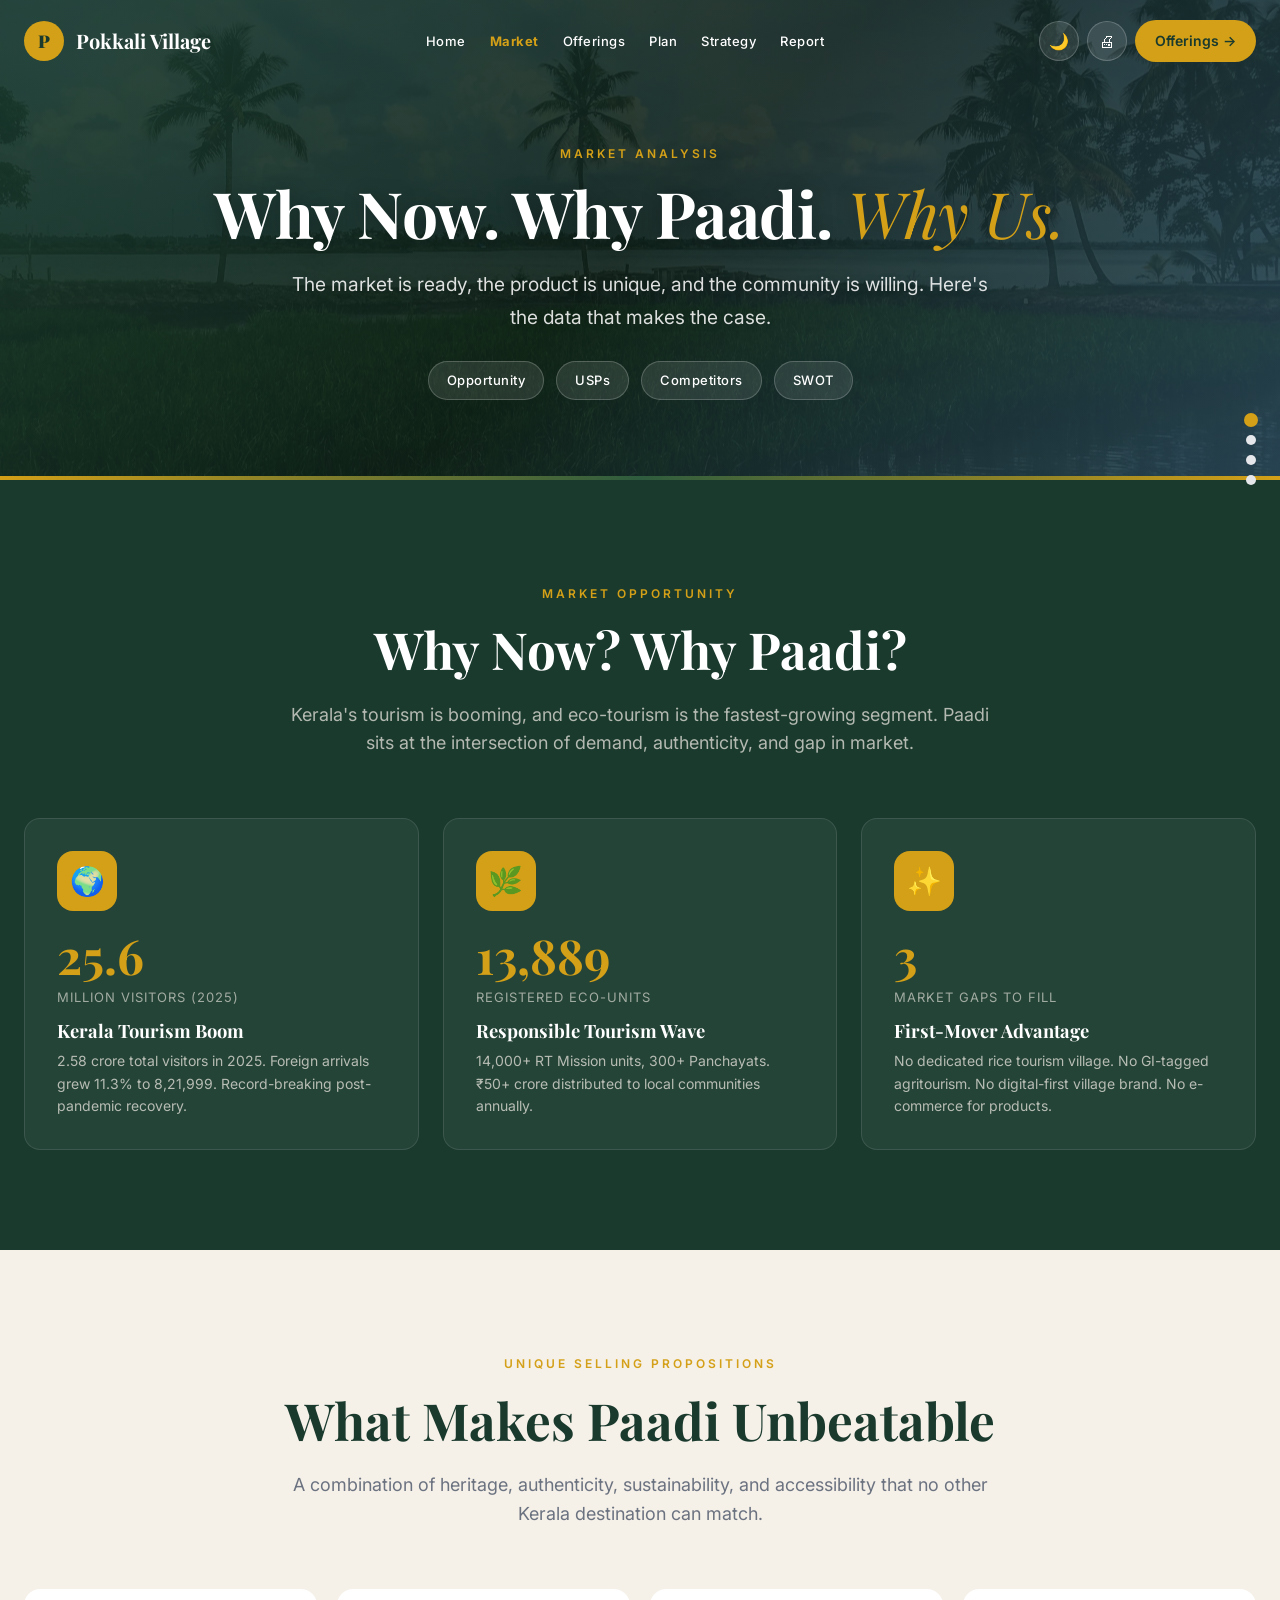
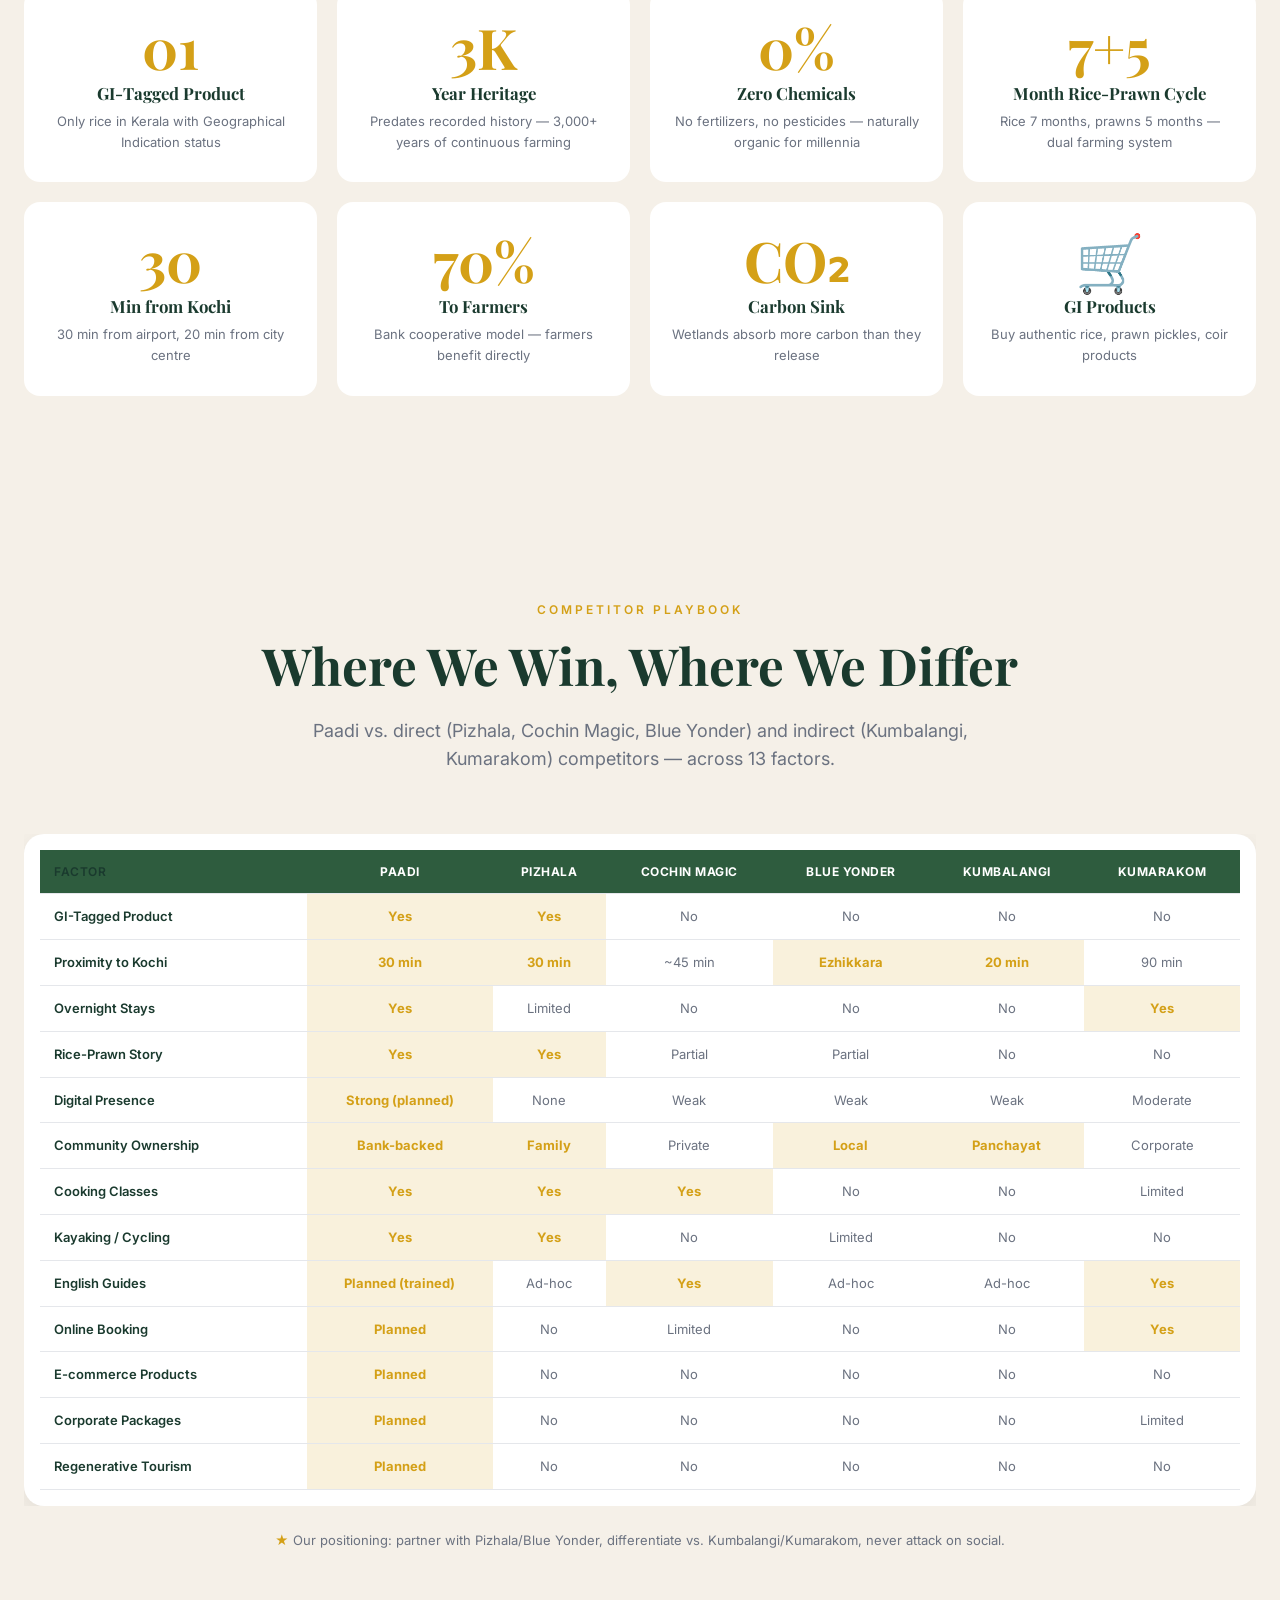
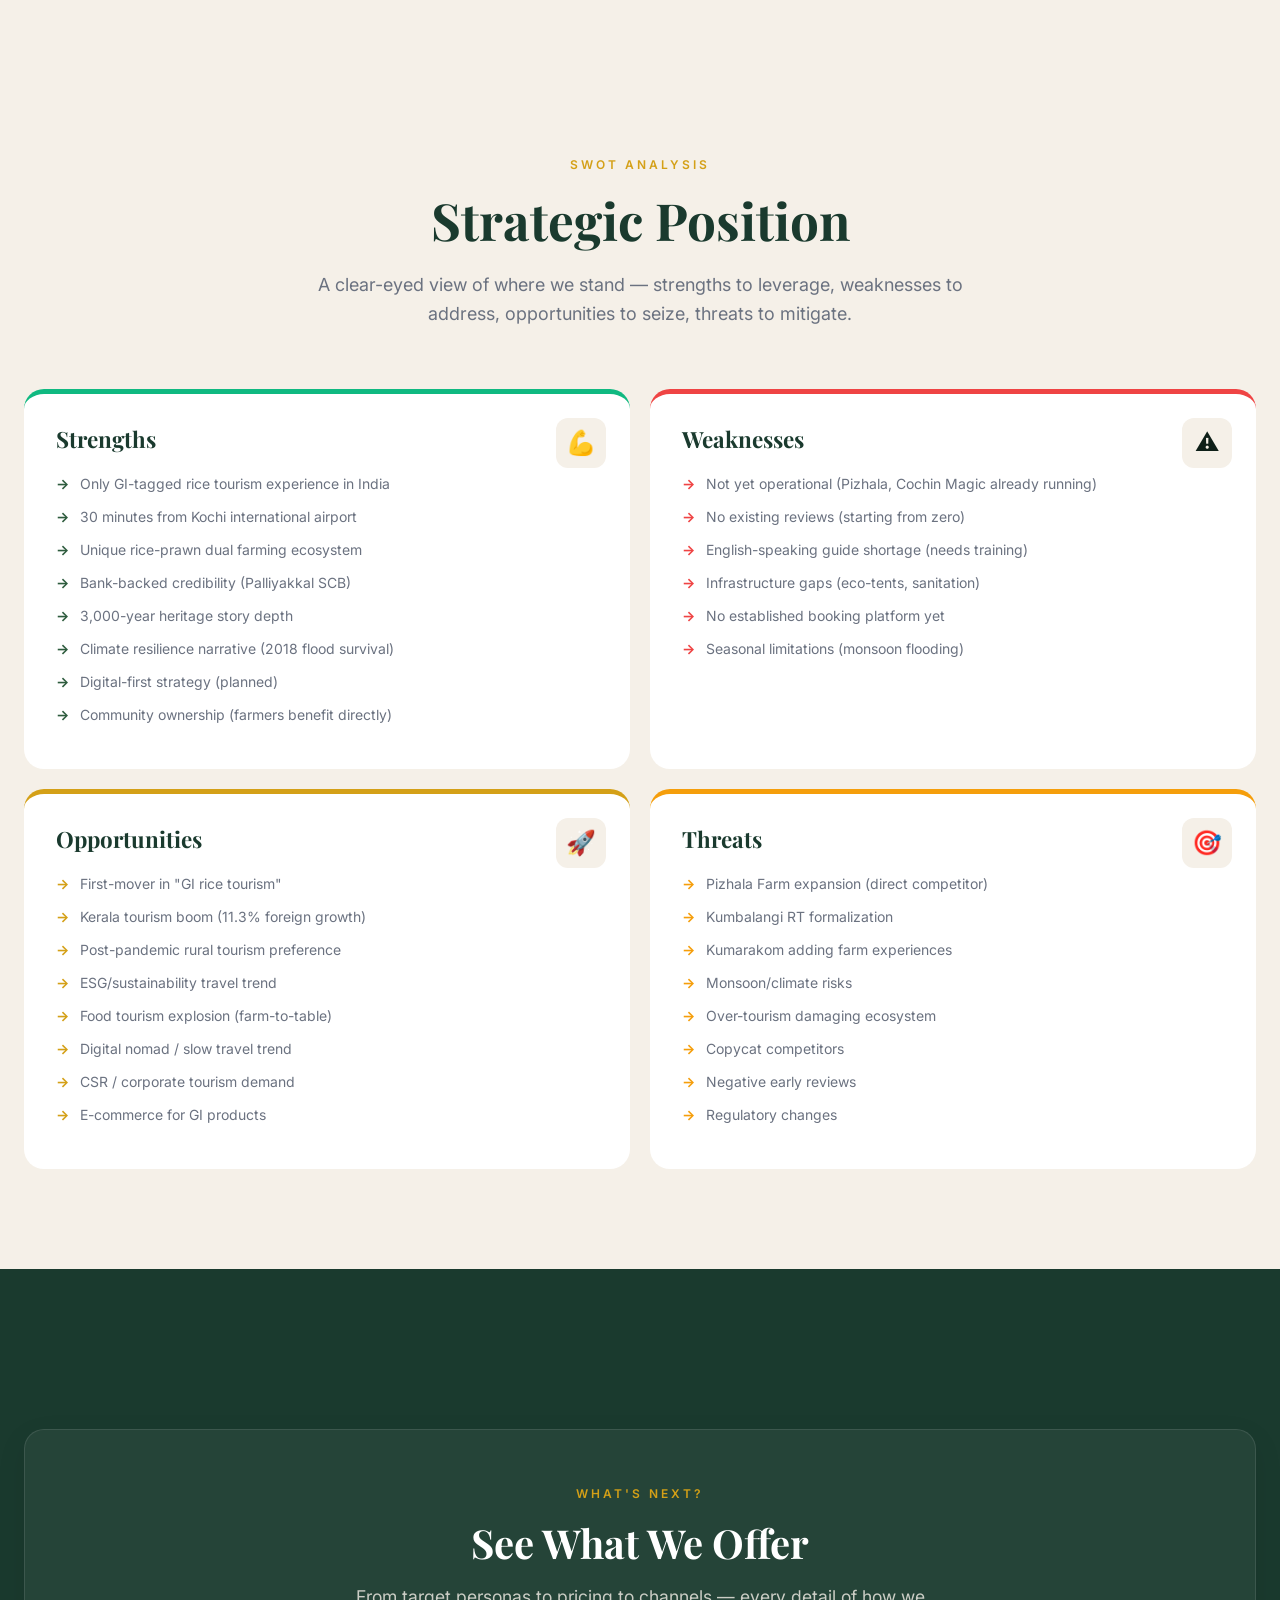
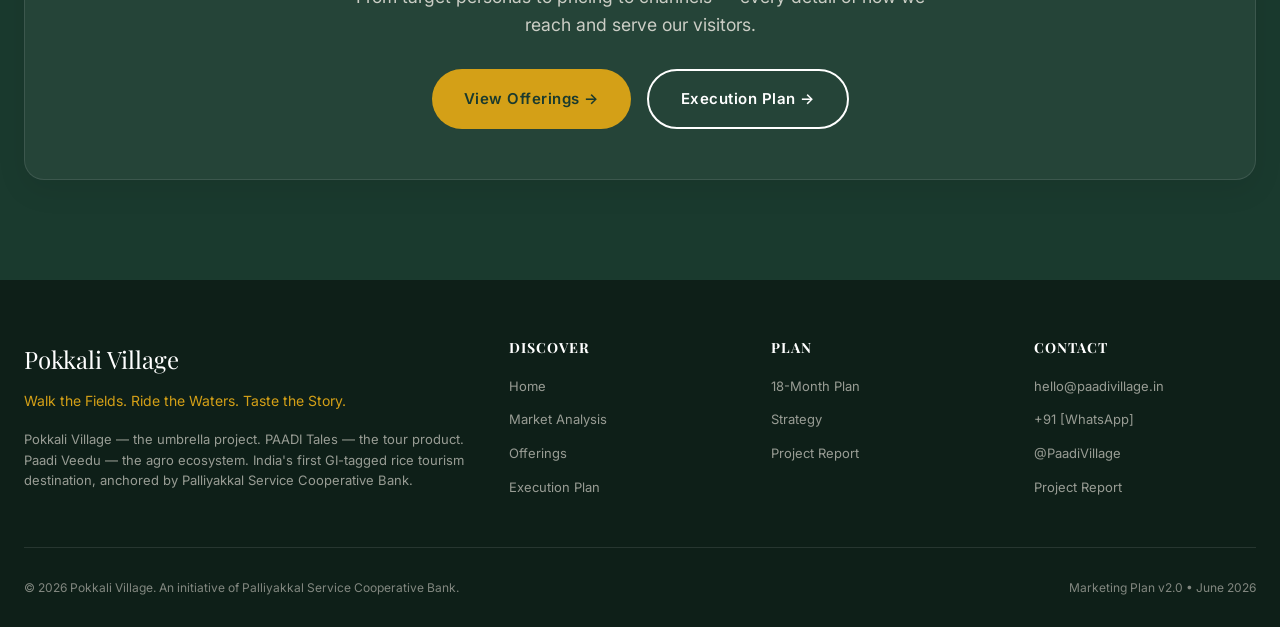
==== commit e421411a: "Upgrade: formal report design + hero background images - report.html: Complete rewrite with dedicate" ====
--- a/market.html
+++ b/market.html
@@ -38,7 +38,7 @@
 </nav>
 
 <!-- PAGE HERO -->
-<section class="page-hero" data-section-label="Top">
+<section class="page-hero" data-section-label="Top" style="background-image: url('images/pokkali-fields.jpg');">
   <div class="container">
     <span class="eyebrow" style="color: var(--gold);">Market Analysis</span>
     <h1>Why Now. Why Paadi. <em>Why Us.</em></h1>
--- a/styles.css
+++ b/styles.css
@@ -1564,16 +1564,29 @@
   text-align: center;
   position: relative;
   overflow: hidden;
+  background-size: cover;
+  background-position: center;
+  background-repeat: no-repeat;
 }
 .page-hero::before {
   content: '';
   position: absolute;
   inset: 0;
-  background: url('images/hero-bg.jpeg') center/cover no-repeat;
-  opacity: 0.12;
-  pointer-events: none;
-}
-.page-hero .container { position: relative; z-index: 2; }
+  background: linear-gradient(135deg, rgba(26, 58, 46, 0.92) 0%, rgba(14, 31, 24, 0.88) 50%, rgba(43, 74, 92, 0.85) 100%);
+  z-index: 0;
+}
+.page-hero .container { position: relative; z-index: 1; }
+.page-hero h1 { text-shadow: 0 2px 20px rgba(0,0,0,0.3); }
+.page-hero p { text-shadow: 0 1px 10px rgba(0,0,0,0.2); }
+.page-hero::after {
+  content: '';
+  position: absolute;
+  bottom: 0;
+  left: 0;
+  right: 0;
+  height: 4px;
+  background: linear-gradient(to right, var(--gold), var(--green), var(--gold));
+}
 .page-hero .eyebrow { margin-bottom: 12px; }
 .page-hero h1 {
   font-size: clamp(2.2rem, 5vw, 4rem);
